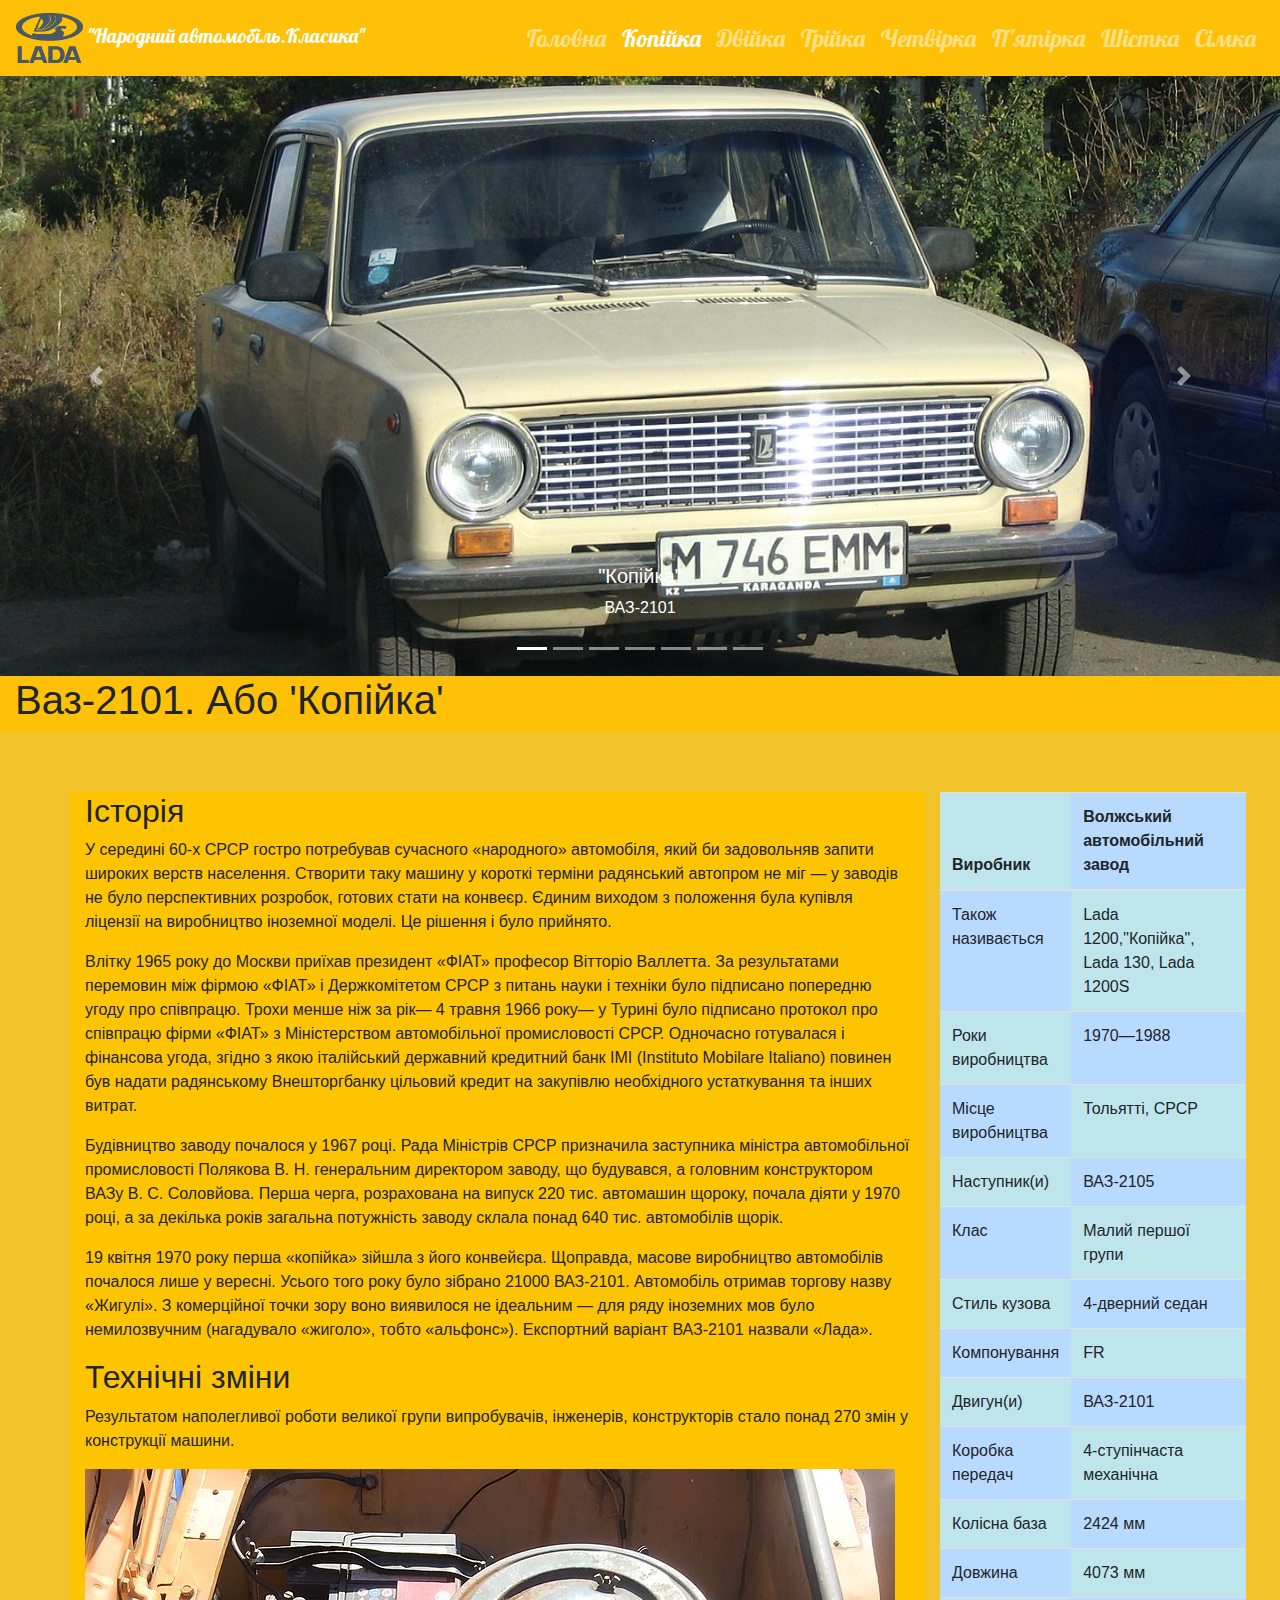
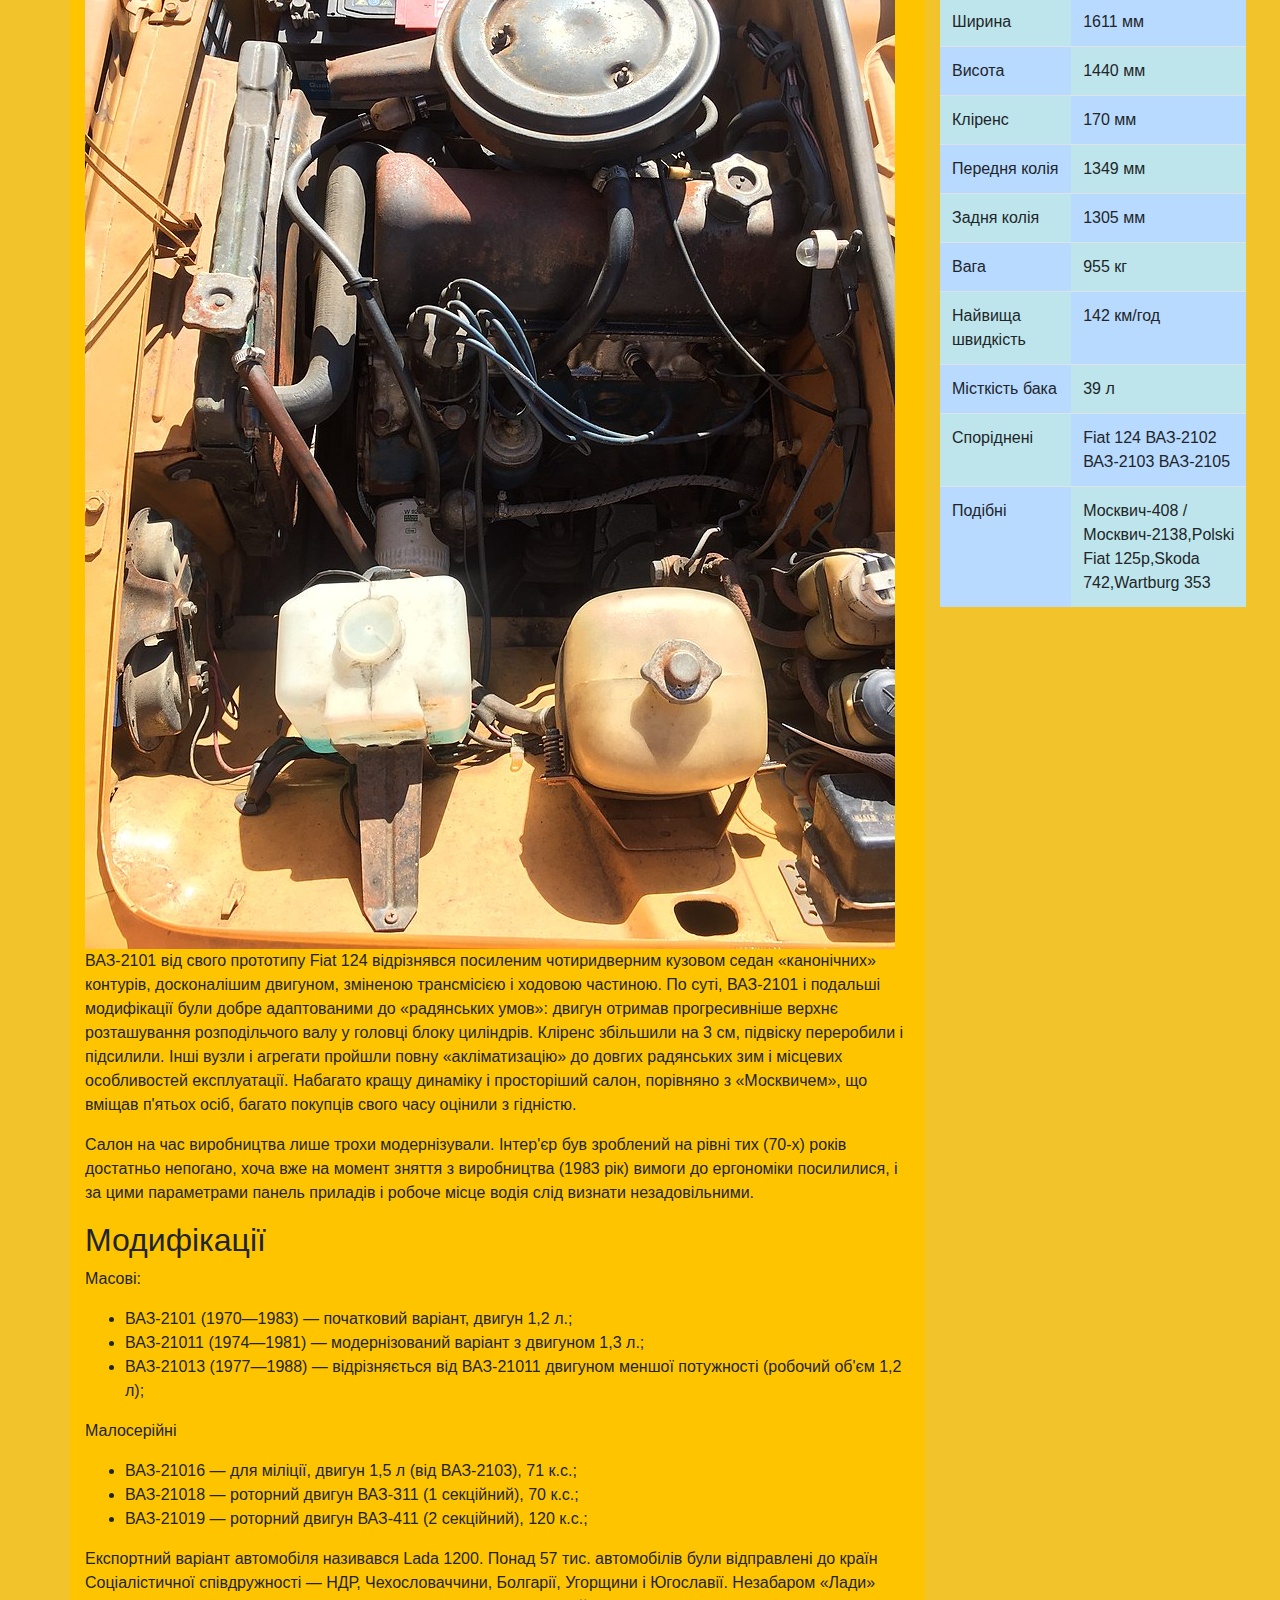
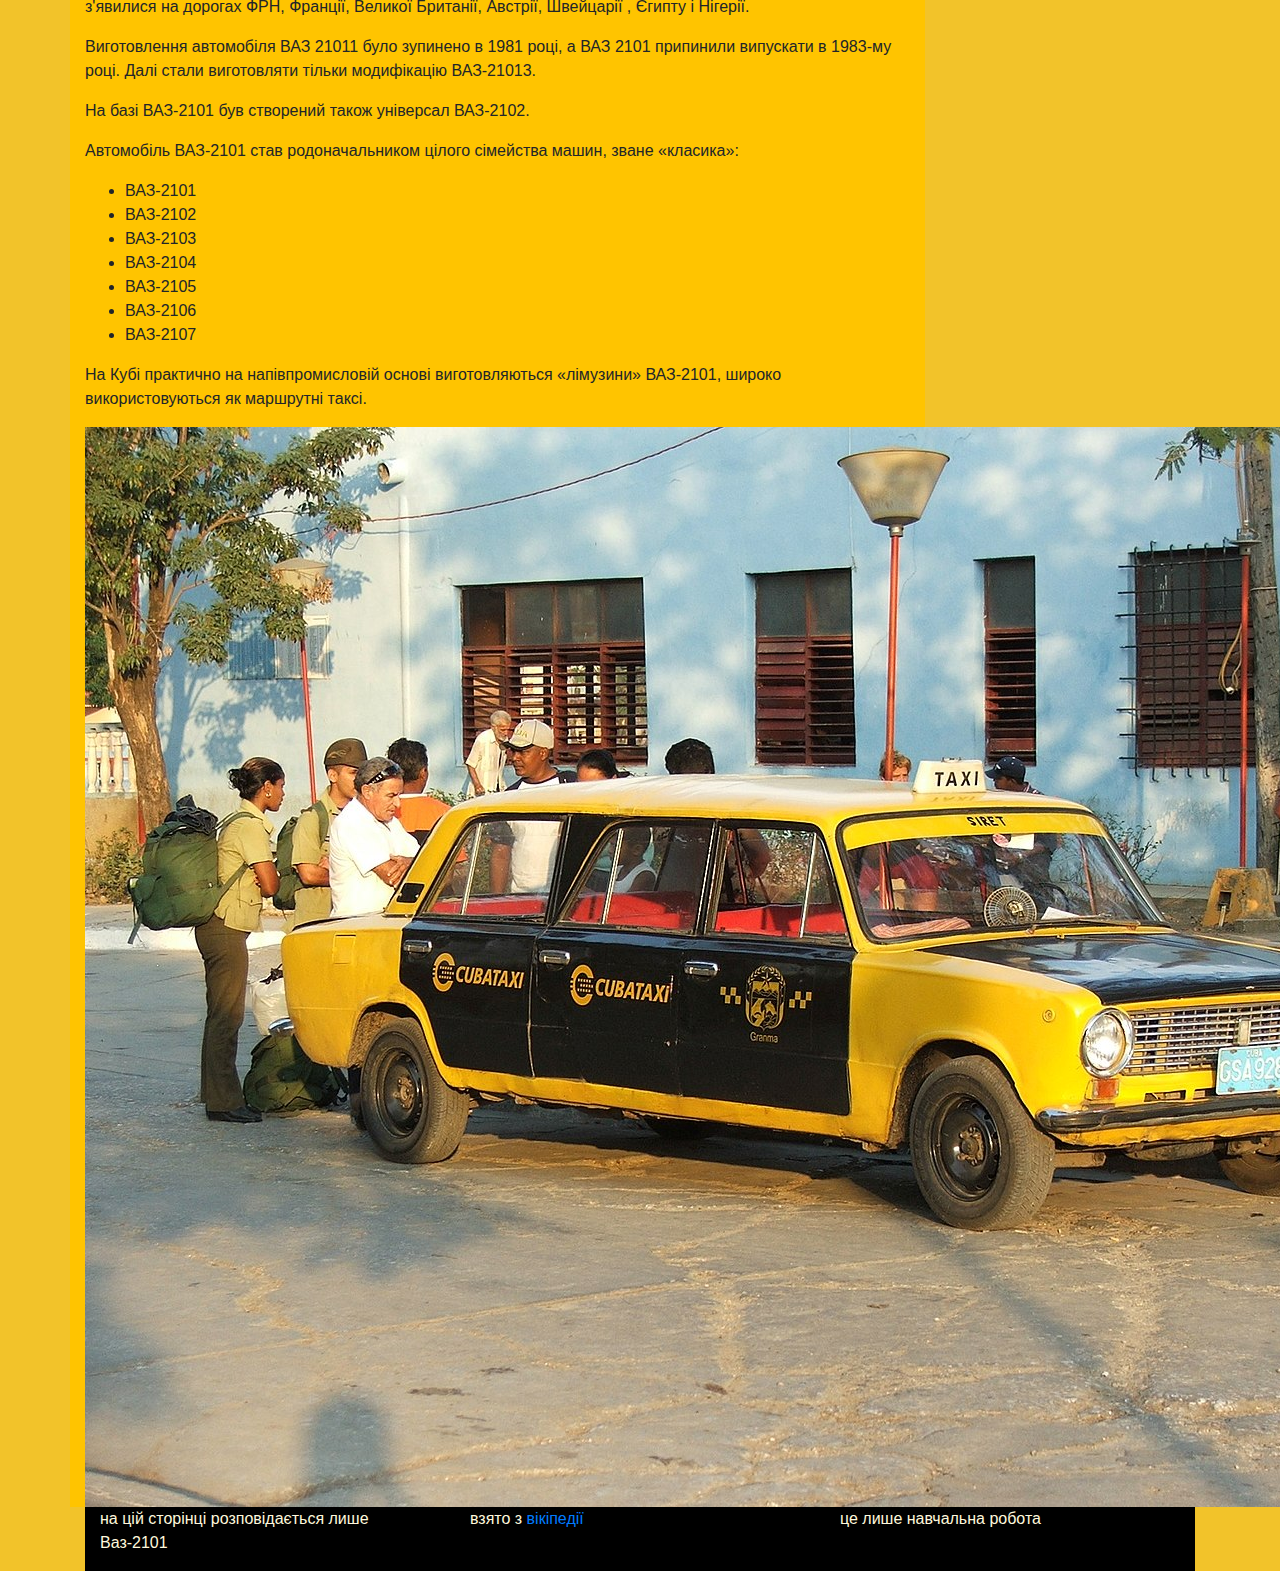
==== index-lada-2101.html @ 703ee2ca "v-3" ====
<!DOCTYPE html>
<html lang="en">
<head>
    <meta charset="UTF-8">
    <meta name="viewport" content="width=device-width, initial-scale=1.0">
    <link rel="stylesheet" href="https://stackpath.bootstrapcdn.com/bootstrap/4.4.1/css/bootstrap.min.css" integrity="sha384-Vkoo8x4CGsO3+Hhxv8T/Q5PaXtkKtu6ug5TOeNV6gBiFeWPGFN9MuhOf23Q9Ifjh" crossorigin="anonymous">
    <link href="https://fonts.googleapis.com/css2?family=Lobster&display=swap" rel="stylesheet">
    <link rel="apple-touch-icon" sizes="180x180" href="apple-touch-icon.png">
    <link rel="icon" type="image/png" sizes="32x32" href="favicon-32x32.png">
    <link rel="icon" type="image/png" sizes="16x16" href="favicon-16x16.png">
    <link rel="manifest" href="site.webmanifest">
    <link rel="mask-icon" href="safari-pinned-tab.svg" color="#5bbad5">
    <meta name="msapplication-TileColor" content="#ffc40d">
    <meta name="theme-color" content="#f8f8f8">


    <link rel="stylesheet" href="lada.css">
    <title>Жигуль "Копійка"</title>
</head>
<body>
    <nav class="navbar navbar-expand-lg navbar-dark bg-warning sticky-top"> 
        
        <a href="#" class="navbar-brand">
            <img src="lada-logo.png" height="50px" alt="">
            "Народний автомобіль.Класика"
        </a> 
        
        <button class="navbar-toggler bg-warning" type="button" data-toggle="collapse"
        data-target="#navbarNav" aria-controls="navbarNav"                 
        aria-expanded="false" aria-label="Toggle navigation">
            <span class="navbar-toggler-icon"></span> 
        </button> 
        
        
        <div class="collapse navbar-collapse justify-content-end" id="navbarNav"> 
            <ul class="navbar-nav">
                <li class="nav-item ">  
                    <a href="index.html" class="nav-link ">Головна</a> 
                </li>
                <li class="nav-item ">
                    <a href="" class="nav-link active">Копійка</a>
                </li>
                <li class="nav-item ">
                    <a href="index-lada-2102.html" class="nav-link">Двійка</a>
                </li>
                <li class="nav-item">
                    <a href="index-lada-2103.html" class="nav-link">Трійка</a>
                </li>
                <li class="nav-item">
                    <a href="index-lada-2104.html" class="nav-link">Четвірка</a>
                </li>
                <li class="nav-item">
                    <a href="index-lada-2105.html" class="nav-link">П'ятірка</a>
                </li>
                <li class="nav-item">
                    <a href="index-lada-2106.html" class="nav-link">Шістка</a>
                </li>
                <li class="nav-item">
                    <a href="index-lada-2107.html" class="nav-link">Сімка</a>
                </li>

            </ul> 
        </div></nav> 
    <div id="carouselExampleCaptions" class="carousel carousel-fade slide" data-ride="carousel">
        
        <ol class="carousel-indicators">
          <li data-target="#carouselExampleCaptions" data-slide-to="0" class="active"></li>
          <li data-target="#carouselExampleCaptions" data-slide-to="1"></li>
          <li data-target="#carouselExampleCaptions" data-slide-to="2"></li>
          <li data-target="#carouselExampleCaptions" data-slide-to="3"></li>
          <li data-target="#carouselExampleCaptions" data-slide-to="4"></li>
          <li data-target="#carouselExampleCaptions" data-slide-to="5"></li>
          <li data-target="#carouselExampleCaptions" data-slide-to="6"></li>
        </ol>
        <div class="carousel-inner ">
          <div class="carousel-item active" >
            <img src="lada_2101.jpg" class="d-block w-100" alt="...">
            <div class="carousel-caption d-none d-md-block">
              <h5>"Копійка"</h5>
              <p>ВАЗ-2101</p>
            </div>
          </div>
          <div class="carousel-item" >
            <img src="lada-2102.jpg" class="d-block w-100" alt="...">
            <div class="carousel-caption d-none d-md-block">
              <h5>"Двійка"</h5>
              <p>ВАЗ-2102</p>
            </div>
          </div>
          <div class="carousel-item" >
            <img src="Vaz_2103.jpg" class="d-block w-100" alt="...">
            <div class="carousel-caption d-none d-md-block">
              <h5>"Трійка"</h5>
              <p>ВАЗ-2103</p>
            </div>
          </div>
          <div class="carousel-item" >
            <img src="Lada_2104.jpg" class="d-block w-100" alt="...">
            <div class="carousel-caption d-none d-md-block">
              <h5>"Четвірка"</h5>
              <p>ВАЗ-2104</p>
            </div>
          </div>
          <div class="carousel-item" >
            <img src="vaz-2105.jpg" class="d-block w-100" alt="...">
            <div class="carousel-caption d-none d-md-block">
              <h5>"П'ятірка"</h5>
              <p>ВАЗ-2105</p>
            </div>
          </div>
          <div class="carousel-item" >
            <img src="vaz-2106.jpg" class="d-block w-100" alt="...">
            <div class="carousel-caption d-none d-md-block">
              <h5>"Шістка"</h5>
              <p>ВАЗ-2106</p>
            </div>
          </div>
          <div class="carousel-item" >
            <img src="vaz-2107.jpg" class="d-block w-100" alt="...">
            <div class="carousel-caption d-none d-md-block">
              <h5>"Сімка"</h5>
              <p>ВАЗ-2107</p>
            </div>
          </div>
        </div>
        <a class="carousel-control-prev" href="#carouselExampleCaptions" role="button" data-slide="prev">
          <span class="carousel-control-prev-icon" aria-hidden="true"></span>
          <span class="sr-only">Previous</span>
        </a>
        <a class="carousel-control-next" href="#carouselExampleCaptions" role="button" data-slide="next">
          <span class="carousel-control-next-icon" aria-hidden="true"></span>
          <span class="sr-only">Next</span>
        </a>

      </div>
      <div class="container-fluid">
          <div class="row">
              <div class="col bg-warning">
                <h1>Ваз-2101. Або 'Копійка'</h1>
              </div>
          </div>
      </div>
      <div class="container info">
          <div class="row">
              <div class="col-md-9 textsmall">
                <h2>Історія</h2>
                <p>У середині 60-х СРСР гостро потребував сучасного «народного» автомобіля, який би задовольняв запити широких верств населення. Створити таку машину у короткі терміни радянський автопром не міг — у заводів не було перспективних розробок, готових стати на конвеєр. Єдиним виходом з положення була купівля ліцензії на виробництво іноземної моделі. Це рішення і було прийнято.</p>
                <p>Влітку 1965 року до Москви приїхав президент «ФІАТ» професор Вітторіо Валлетта. За результатами перемовин між фірмою «ФІАТ» і Держкомітетом СРСР з питань науки і техніки було підписано попередню угоду про співпрацю. Трохи менше ніж за рік— 4 травня 1966 року— у Турині було підписано протокол про співпрацю фірми «ФІАТ» з Міністерством автомобільної промисловості СРСР. Одночасно готувалася і фінансова угода, згідно з якою італійський державний кредитний банк IMI (Instituto Mobilare Italiano) повинен був надати радянському Внешторгбанку цільовий кредит на закупівлю необхідного устаткування та інших витрат.</p>
                <p>Будівництво заводу почалося у 1967 році. Рада Міністрів СРСР призначила заступника міністра автомобільної промисловості Полякова В. Н. генеральним директором заводу, що будувався, а головним конструктором ВАЗу В. С. Соловйова. Перша черга, розрахована на випуск 220 тис. автомашин щороку, почала діяти у 1970 році, а за декілька років загальна потужність заводу склала понад 640 тис. автомобілів щорік.</p>
                <p>19 квітня 1970 року перша «копійка» зійшла з його конвейєра. Щоправда, масове виробництво автомобілів почалося лише у вересні. Усього того року було зібрано 21000 ВАЗ-2101. Автомобіль отримав торгову назву «Жигулі». З комерційної точки зору воно виявилося не ідеальним — для ряду іноземних мов було немилозвучним (нагадувало «жиголо», тобто «альфонс»). Експортний варіант ВАЗ-2101 назвали «Лада».</p>
                <h2>Технічні зміни</h2>
                <p>Результатом наполегливої роботи великої групи випробувачів, інженерів, конструкторів стало понад 270 змін у конструкції машини.</p>
                <img src="lada_2101_motor.jpg" alt="">
                <p>ВАЗ-2101 від свого прототипу Fiat 124 відрізнявся посиленим чотиридверним кузовом седан «канонічних» контурів, досконалішим двигуном, зміненою трансмісією і ходовою частиною. По суті, ВАЗ-2101 і подальші модифікації були добре адаптованими до «радянських умов»: двигун отримав прогресивніше верхнє розташування розподільчого валу у головці блоку циліндрів. Кліренс збільшили на 3 см, підвіску переробили і підсилили. Інші вузли і агрегати пройшли повну «акліматизацію» до довгих радянських зим і місцевих особливостей експлуатації. Набагато кращу динаміку і просторіший салон, порівняно з «Москвичем», що вміщав п'ятьох осіб, багато покупців свого часу оцінили з гідністю.</p>
                <p>Салон на час виробництва лише трохи модернізували. Інтер'єр був зроблений на рівні тих (70-х) років достатньо непогано, хоча вже на момент зняття з виробництва (1983 рік) вимоги до ергономіки посилилися, і за цими параметрами панель приладів і робоче місце водія слід визнати незадовільними.</p>
                <h2>Модифікації</h2>
                <p>Масові:</p>
                <ul>
                    <li>ВАЗ-2101 (1970—1983) — початковий варіант, двигун 1,2 л.;</li>
                    <li>ВАЗ-21011 (1974—1981) — модернізований варіант з двигуном 1,3 л.;</li>
                    <li>ВАЗ-21013 (1977—1988) — відрізняється від ВАЗ-21011 двигуном меншої потужності (робочий об'єм 1,2 л);</li>
                </ul>
                <p>Малосерійні</p>
                <ul>
                    <li>ВАЗ-21016 — для міліції, двигун 1,5 л (від ВАЗ-2103), 71 к.с.;</li>
                    <li>ВАЗ-21018 — роторний двигун ВАЗ-311 (1 секційний), 70 к.с.;</li>
                    <li>ВАЗ-21019 — роторний двигун ВАЗ-411 (2 секційний), 120 к.с.;</li>
                </ul>
                <p>Експортний варіант автомобіля називався Lada 1200. Понад 57 тис. автомобілів були відправлені до країн Соціалістичної співдружності — НДР, Чехословаччини, Болгарії, Угорщини і Югославії. Незабаром «Лади» з'явилися на дорогах ФРН, Франції, Великої Британії, Австрії, Швейцарії , Єгипту і Нігерії.</p>
                <p>Виготовлення автомобіля ВАЗ 21011 було зупинено в 1981 році, а ВАЗ 2101 припинили випускати в 1983-му році. Далі стали виготовляти тільки модифікацію ВАЗ-21013.</p>
                <p>На базі ВАЗ-2101 був створений також універсал ВАЗ-2102.</p>
                <p>Автомобіль ВАЗ-2101 став родоначальником цілого сімейства машин, зване «класика»:</p>
                    <ul>
                        <li>ВАЗ-2101</li>
                        <li>ВАЗ-2102</li>
                        <li>ВАЗ-2103</li>
                        <li>ВАЗ-2104</li>
                        <li>ВАЗ-2105</li>
                        <li>ВАЗ-2106</li>
                        <li>ВАЗ-2107</li>
                    </ul>
                <p>На Кубі практично на напівпромисловій основі виготовляються «лімузини» ВАЗ-2101, широко використовуються як маршрутні таксі.</p>
               <img src="lada_limuzin.jpg" alt="">

            </div>
              <div class="col-md-3">
                  <table class="table table-hover">
                      <caption></caption>
                      <thead>
                          <th class="table-info">Виробник</th>
                          <th class="table-primary">Волжський автомобільний завод</th>
                      </thead>
                      <tbody>
                          <tr>
                              <td class="table-primary">Також називається</td>
                              <td class="table-info">Lada 1200,"Копійка", Lada 130, Lada 1200S
                                </td>
                          </tr>
                          <tr>
                              <td class="table-info">Роки виробництва</td>
                              <td class="table-primary">1970—1988</td>
                          </tr>
                          <tr>
                              <td class="table-primary">Місце виробництва</td>
                              <td class="table-info">Тольятті, СРСР</td>
                          </tr>
                          <tr>
                              <td class="table-info">Наступник(и)</td>
                              <td class="table-primary">ВАЗ-2105</td>
                          </tr>
                          <tr>
                              <td class="table-primary">Клас</td>
                              <td class="table-info">Малий першої групи</td>
                          </tr>
                          <tr>
                              <td class="table-info">Стиль кузова</td>
                              <td class="table-primary">4-дверний седан</td>
                          </tr>
                          <tr>
                              <td class="table-primary">Компонування</td>
                              <td class="table-info">	FR</td>
                          </tr>
                          <tr>
                              <td class="table-info">Двигун(и)</td>
                              <td class="table-primary">ВАЗ-2101</td>
                          </tr>
                          <tr>
                              <td class="table-primary">Коробка передач</td>
                              <td class="table-info">4-ступінчаста механічна</td>
                          </tr>
                          <tr>
                              <td class="table-info">Колісна база</td>
                              <td class="table-primary">2424 мм</td>
                          </tr>
                          <tr>
                              <td class="table-primary">Довжина	
                                	
                                </td>
                              <td class="table-info">4073 мм</td>
                          </tr>
                          <tr>
                              <td class="table-info">Ширина</td>
                              <td class="table-primary">1611 мм</td>
                          </tr>
                          <tr>
                              <td class="table-primary">Висота</td>
                              <td class="table-info">1440 мм</td>
                          </tr>
                          <tr>
                              <td class="table-info">Кліренс</td>
                              <td class="table-primary">170 мм</td>
                          </tr>
                          <tr>
                            <td class="table-primary">Передня колія</td>
                            <td class="table-info">1349 мм</td>
                          </tr>
                          <tr>
                            <td class="table-info">Задня колія</td>
                            <td class="table-primary">1305 мм</td>
                          </tr>
                          <tr>
                            <td class="table-primary">Вага</td>
                            <td class="table-info">955 кг</td>
                          </tr>
                          <tr>
                            <td class="table-info">Найвища швидкість</td>
                            <td class="table-primary">142 км/год</td>
                          </tr>
                          <tr>
                            <td class="table-primary">Місткість бака</td>
                            <td class="table-info">39 л</td>
                          </tr>
                          <tr>
                            <td class="table-info">Споріднені</td>
                            <td class="table-primary">Fiat 124 ВАЗ-2102 ВАЗ-2103 ВАЗ-2105</td>
                          </tr>
                          <tr>
                            <td class="table-primary">Подібні</td>
                            <td class="table-info">Москвич-408 / Москвич-2138,Polski Fiat 125p,Skoda 742,Wartburg 353</td>
                          </tr>
                      </tbody>

                  </table>

              </div>
          </div>
    <div class="container-fluid end">
        <div class="row">
            <div class="col-md-4"> <p>на цій сторінці розповідається лише Ваз-2101</p>
            </div>
            <div class="col-md-4">
                <p>взято з  <a href="https://uk.wikipedia.org/wiki/%D0%92%D0%90%D0%97-2101">вікіпедії</a></p>
            </div>
            <div class="col-md-4">
                це лише навчальна робота
            </div>
        </div>
    </div>


















    
</body>
<script src="https://code.jquery.com/jquery-3.4.1.slim.min.js" integrity="sha384-J6qa4849blE2+poT4WnyKhv5vZF5SrPo0iEjwBvKU7imGFAV0wwj1yYfoRSJoZ+n" crossorigin="anonymous"></script>
<script src="https://cdn.jsdelivr.net/npm/popper.js@1.16.0/dist/umd/popper.min.js" integrity="sha384-Q6E9RHvbIyZFJoft+2mJbHaEWldlvI9IOYy5n3zV9zzTtmI3UksdQRVvoxMfooAo" crossorigin="anonymous"></script>
<script src="https://stackpath.bootstrapcdn.com/bootstrap/4.4.1/js/bootstrap.min.js" integrity="sha384-wfSDF2E50Y2D1uUdj0O3uMBJnjuUD4Ih7YwaYd1iqfktj0Uod8GCExl3Og8ifwB6" crossorigin="anonymous"></script>
</html>
---- lada.css ----
@media only screen and (min-width: 668px){
    .carousel-item{
        max-height: 600px;
    }
}
nav{
    
    font-family: 'Lobster', cursive;
    font-size: 1.5rem;
}
.text{
    font-size: 1.3rem;
    background-color: rgb(255, 196, 0);
}
.textsmall{
    font-size: 1rem;
    background-color: rgb(255, 196, 0);
}
body{
    background-color: rgba(240, 187, 12, 0.877);
}
.info{
    padding-top: 60px;

}
.end{
    background-color: black;
    color: cornsilk;
}
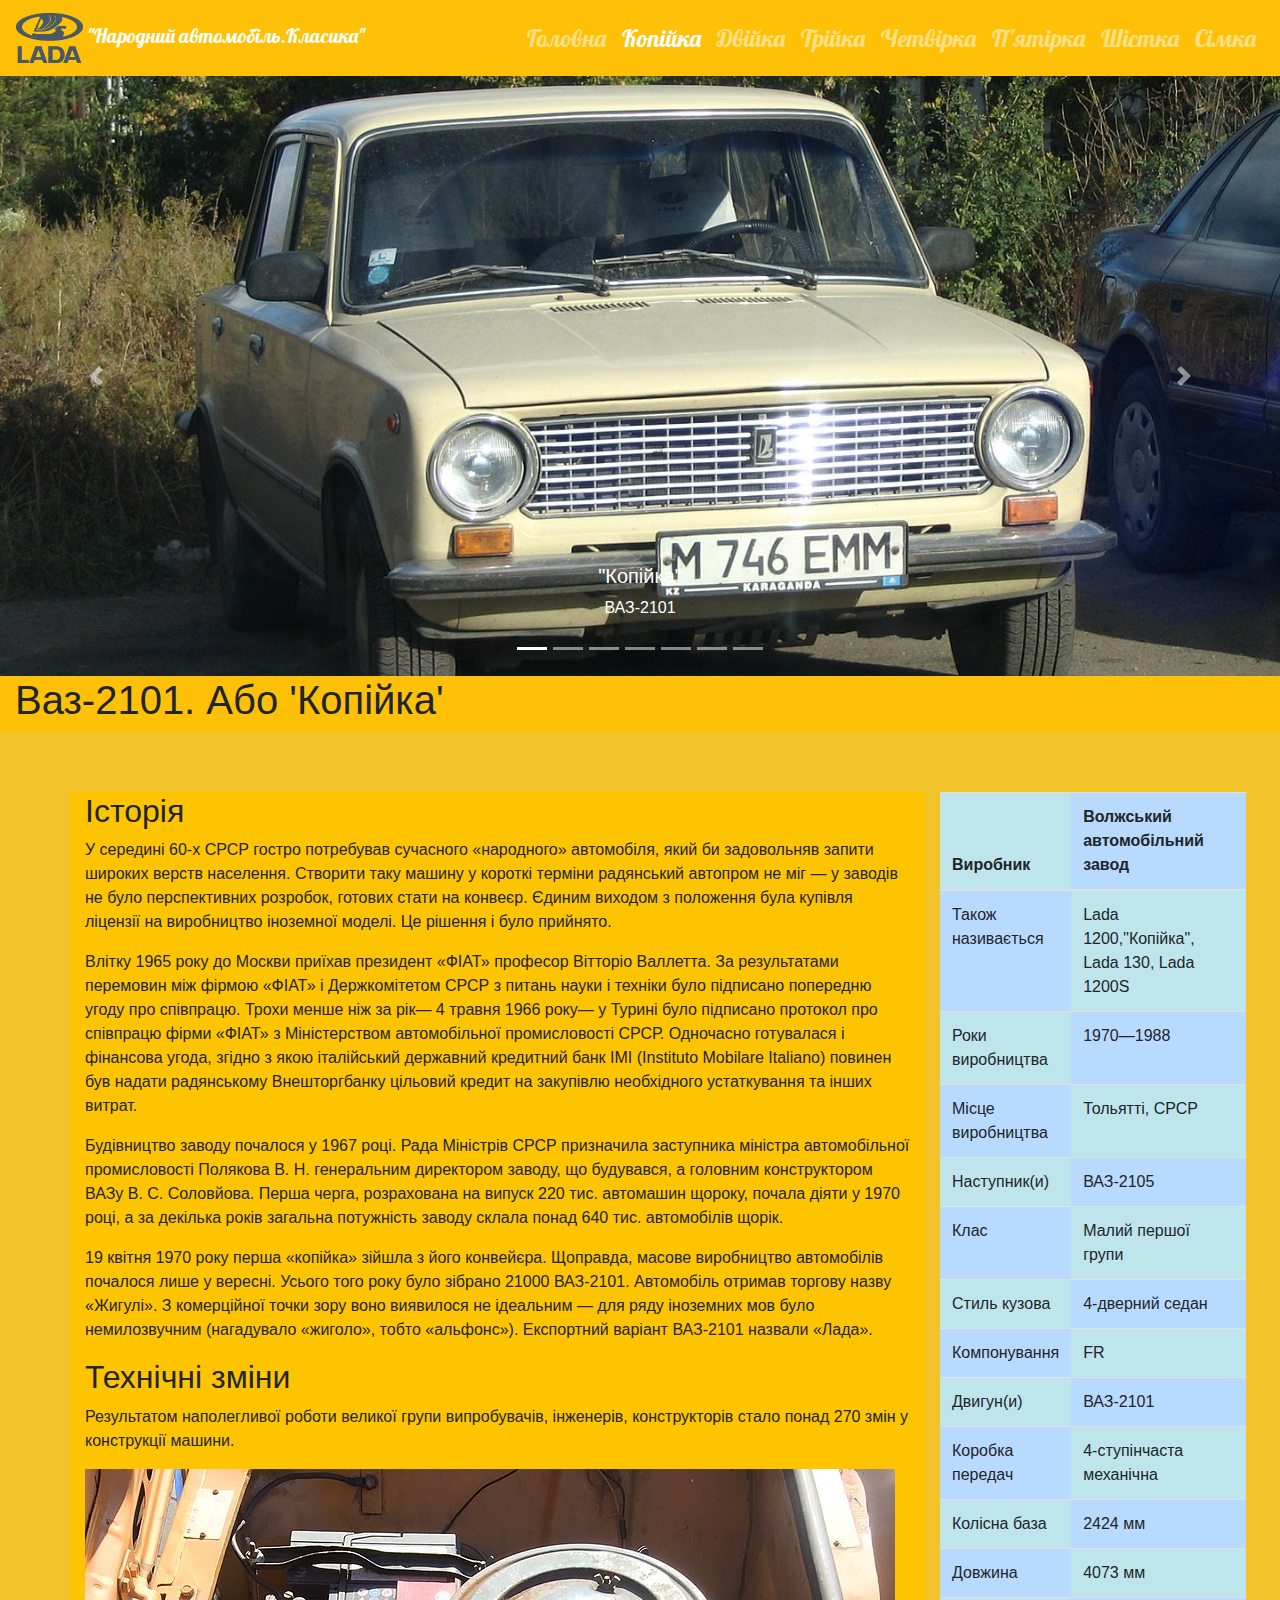
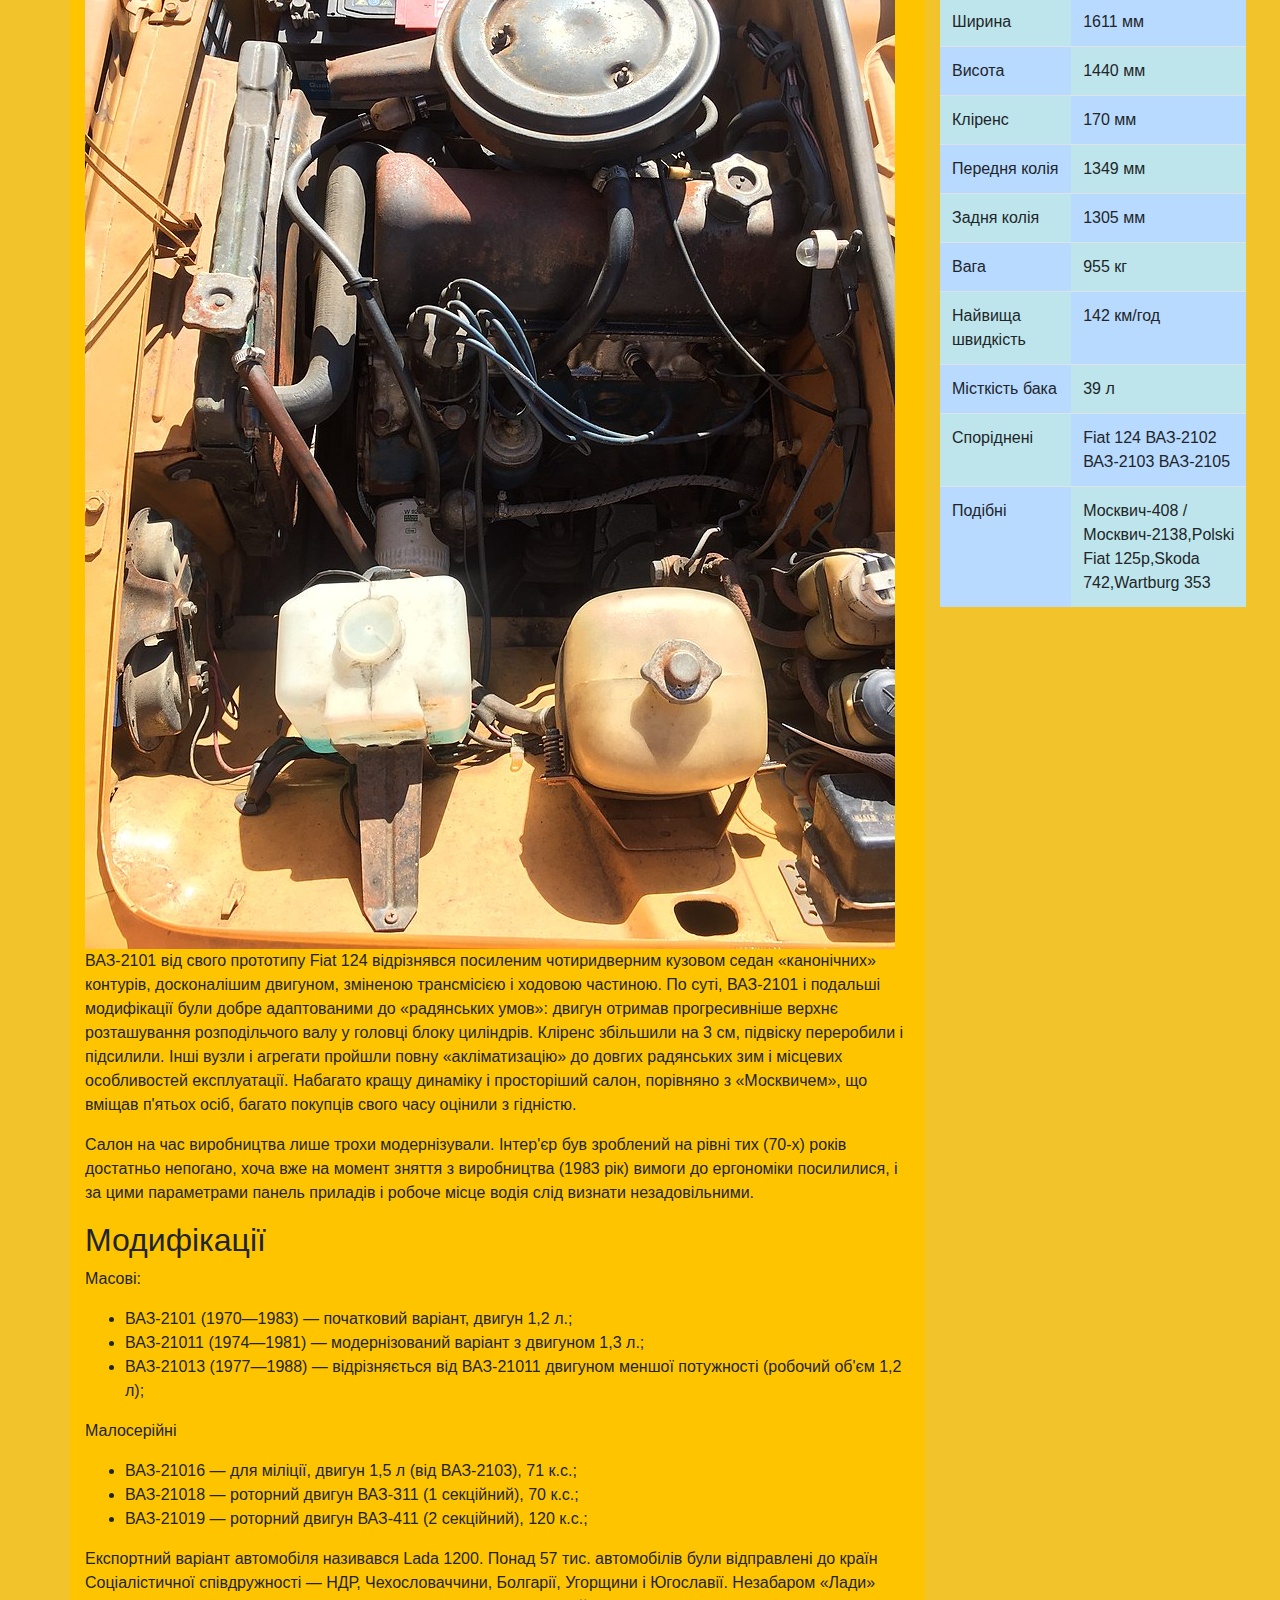
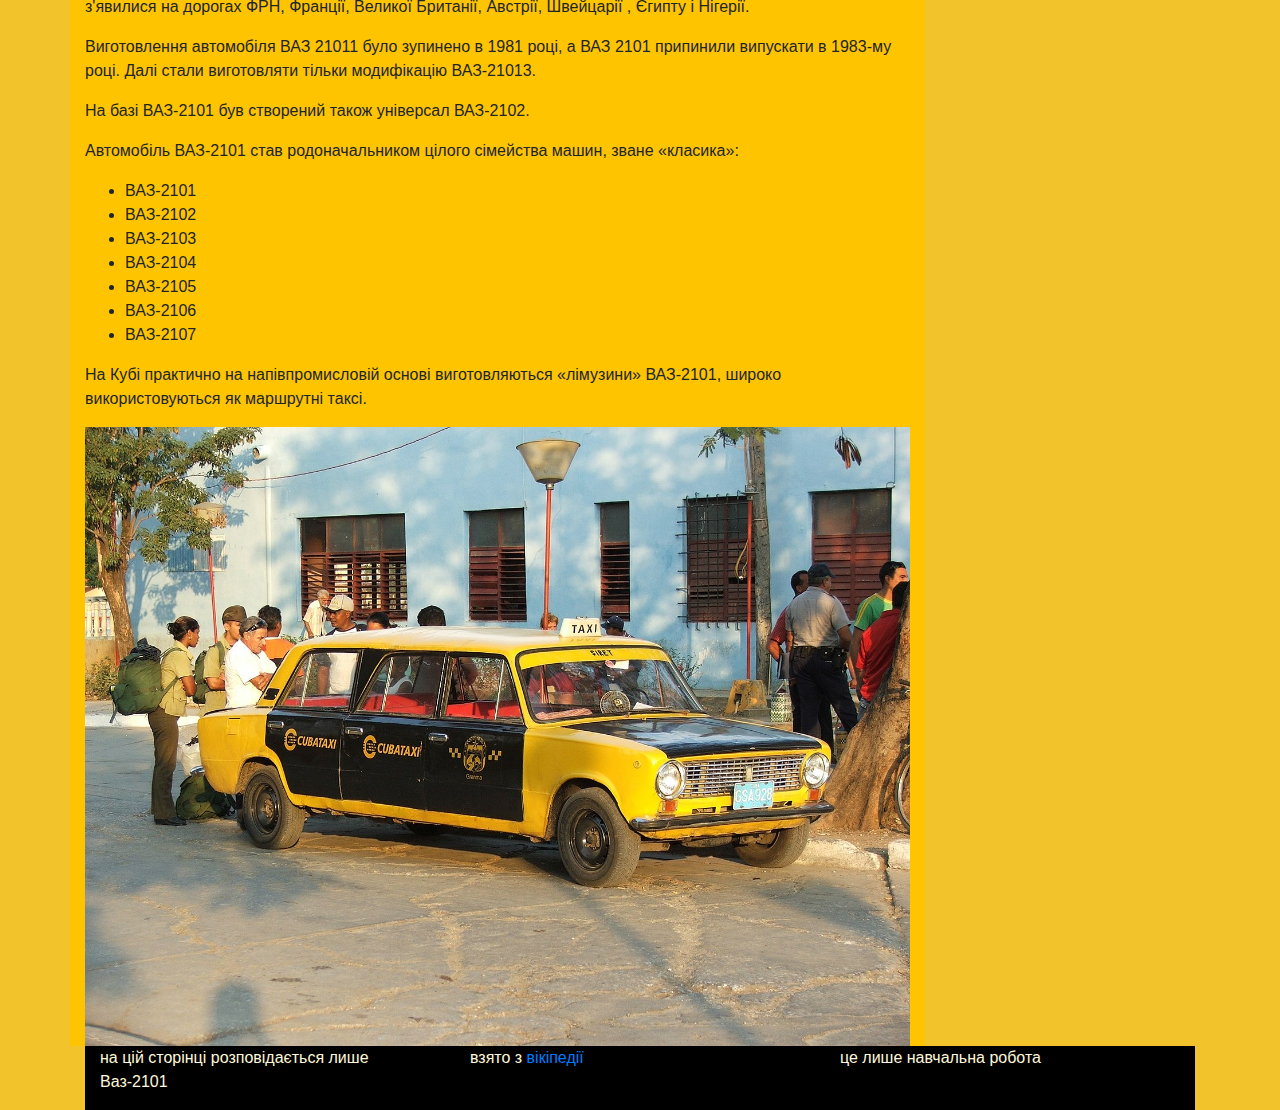
==== commit 48ca1de7: "v-3" ====
--- a/index-lada-2101.html
+++ b/index-lada-2101.html
@@ -180,7 +180,7 @@
                         <li>ВАЗ-2107</li>
                     </ul>
                 <p>На Кубі практично на напівпромисловій основі виготовляються «лімузини» ВАЗ-2101, широко використовуються як маршрутні таксі.</p>
-               <img src="lada_limuzin.jpg" alt="">
+               <img src="lada_limuzin.jpg" class="img-fluid" alt="">
 
             </div>
               <div class="col-md-3">
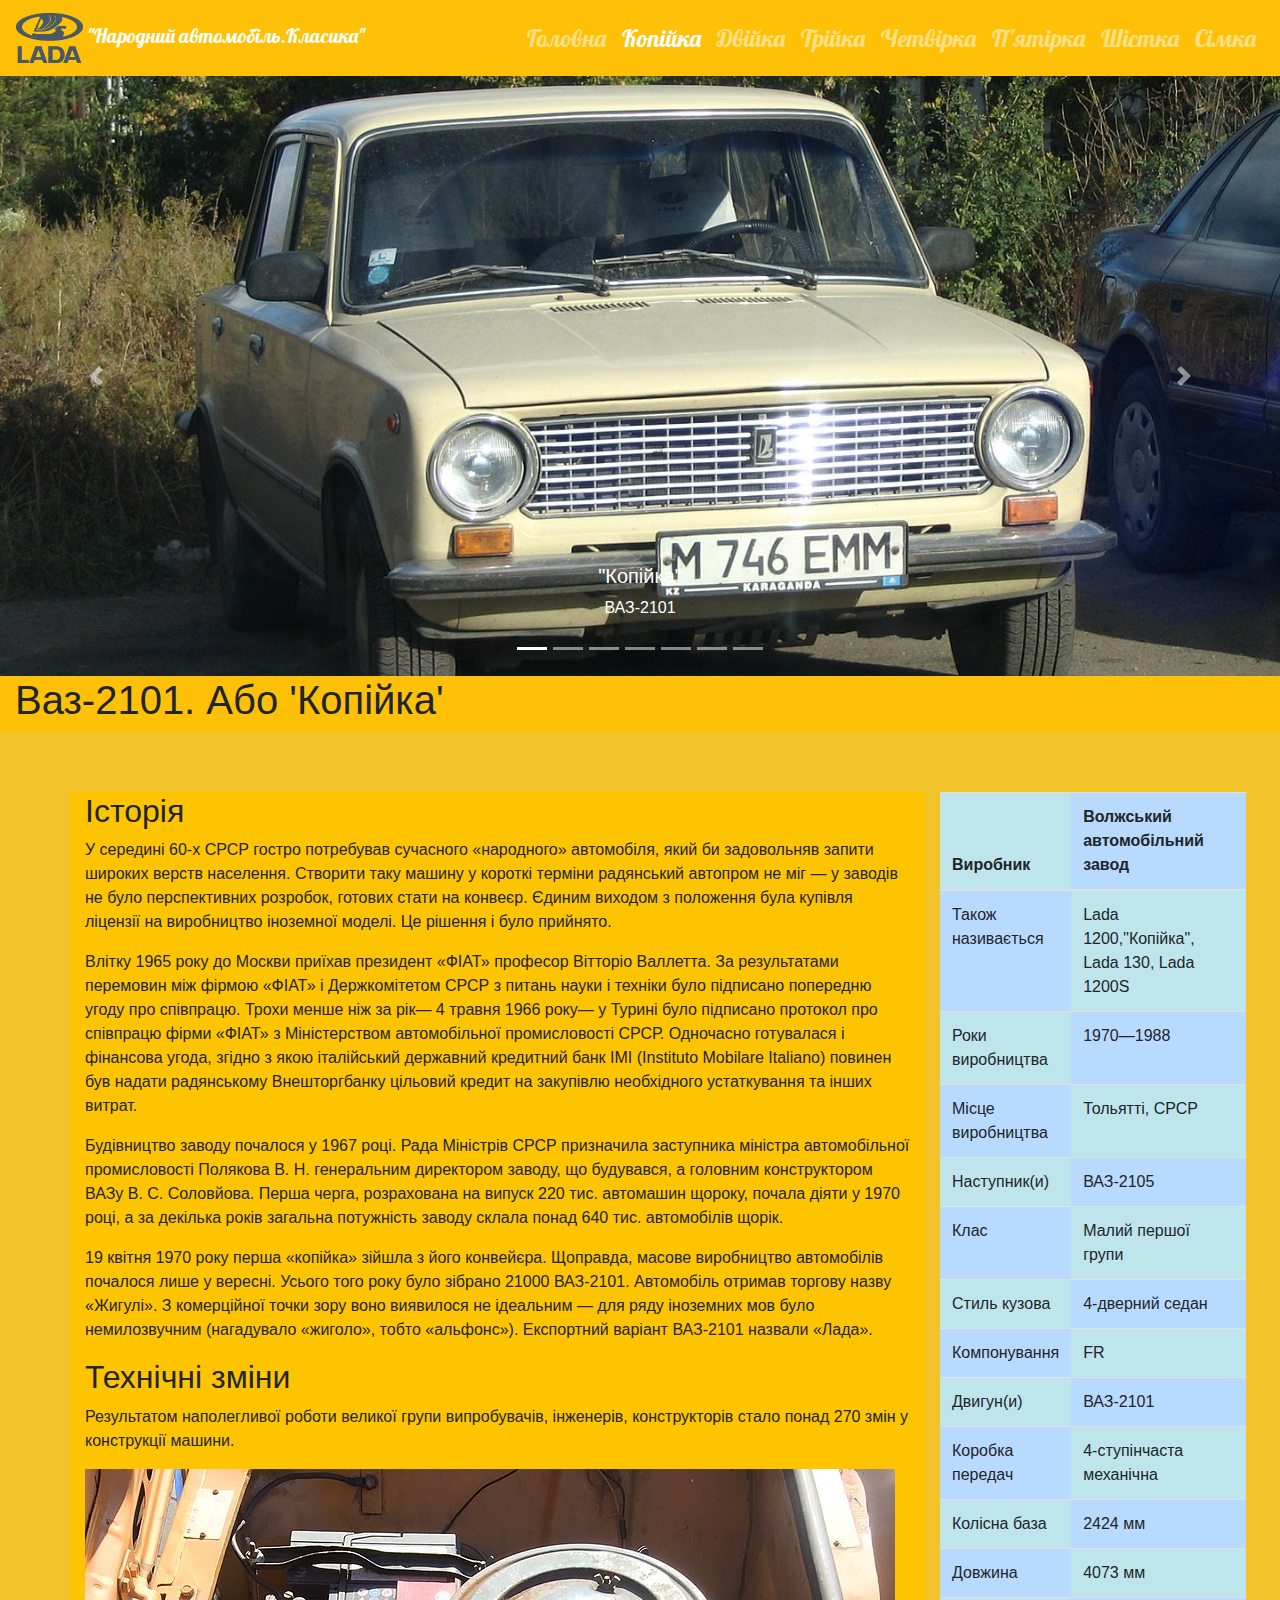
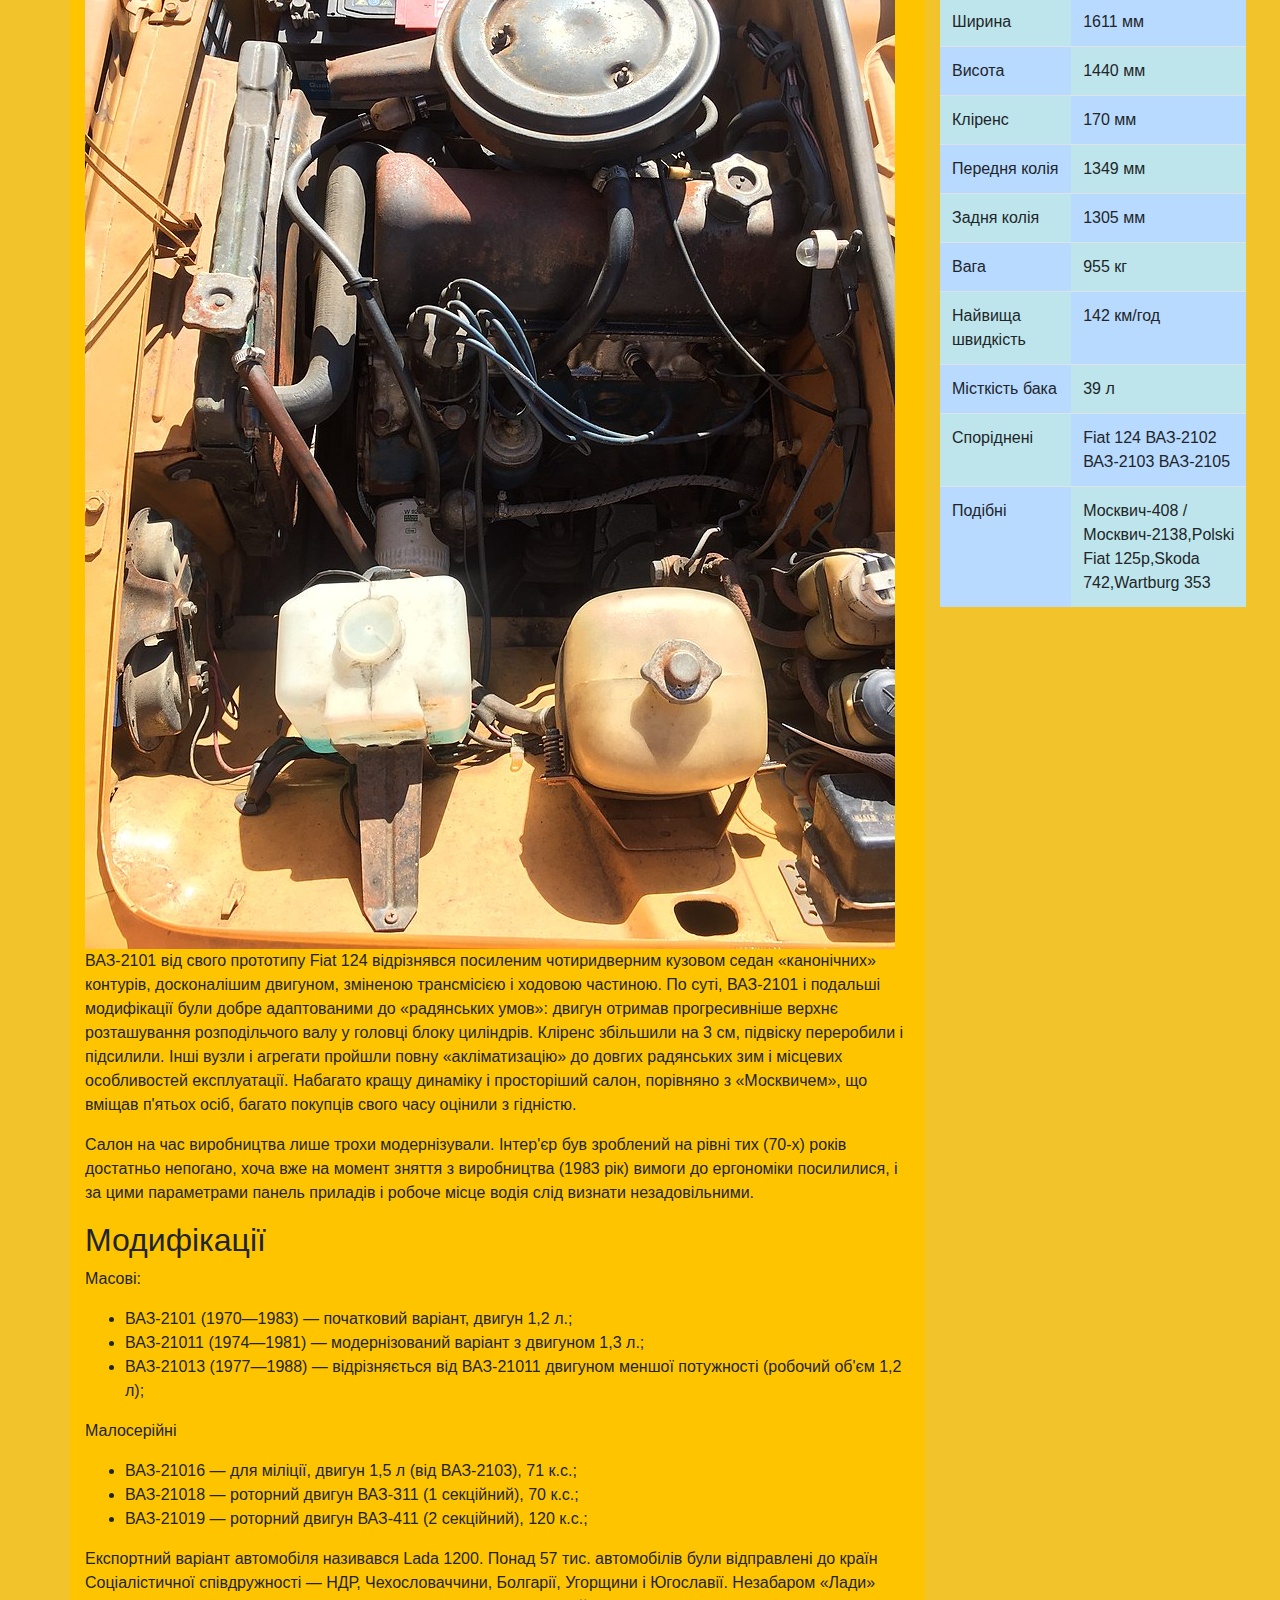
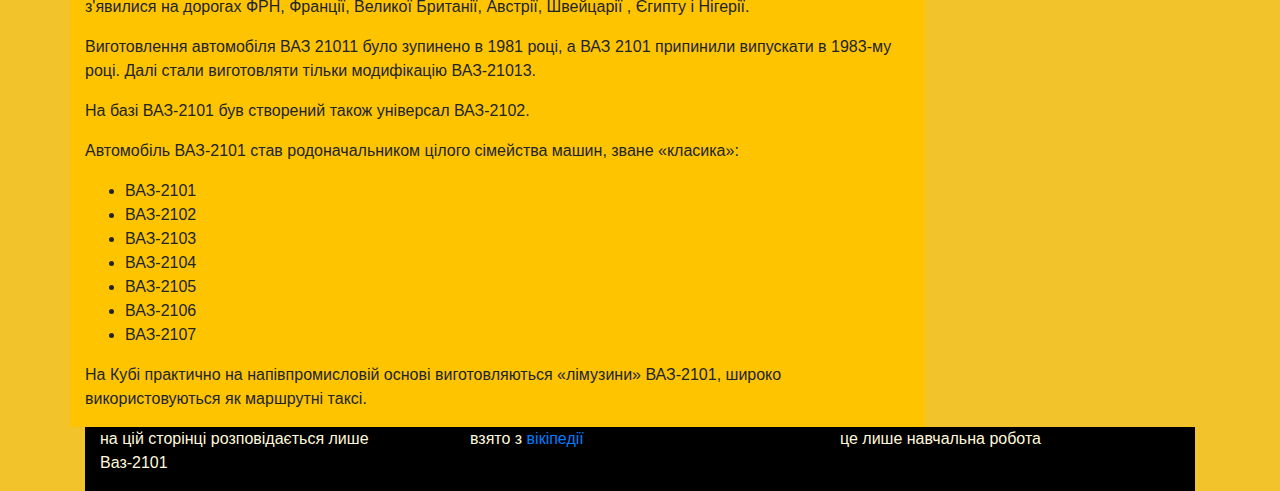
==== commit 97df00d3: "v-3" ====
--- a/index-lada-2101.html
+++ b/index-lada-2101.html
@@ -180,7 +180,7 @@
                         <li>ВАЗ-2107</li>
                     </ul>
                 <p>На Кубі практично на напівпромисловій основі виготовляються «лімузини» ВАЗ-2101, широко використовуються як маршрутні таксі.</p>
-               <img src="lada_limuzin.jpg" class="img-fluid" alt="">
+               
 
             </div>
               <div class="col-md-3">
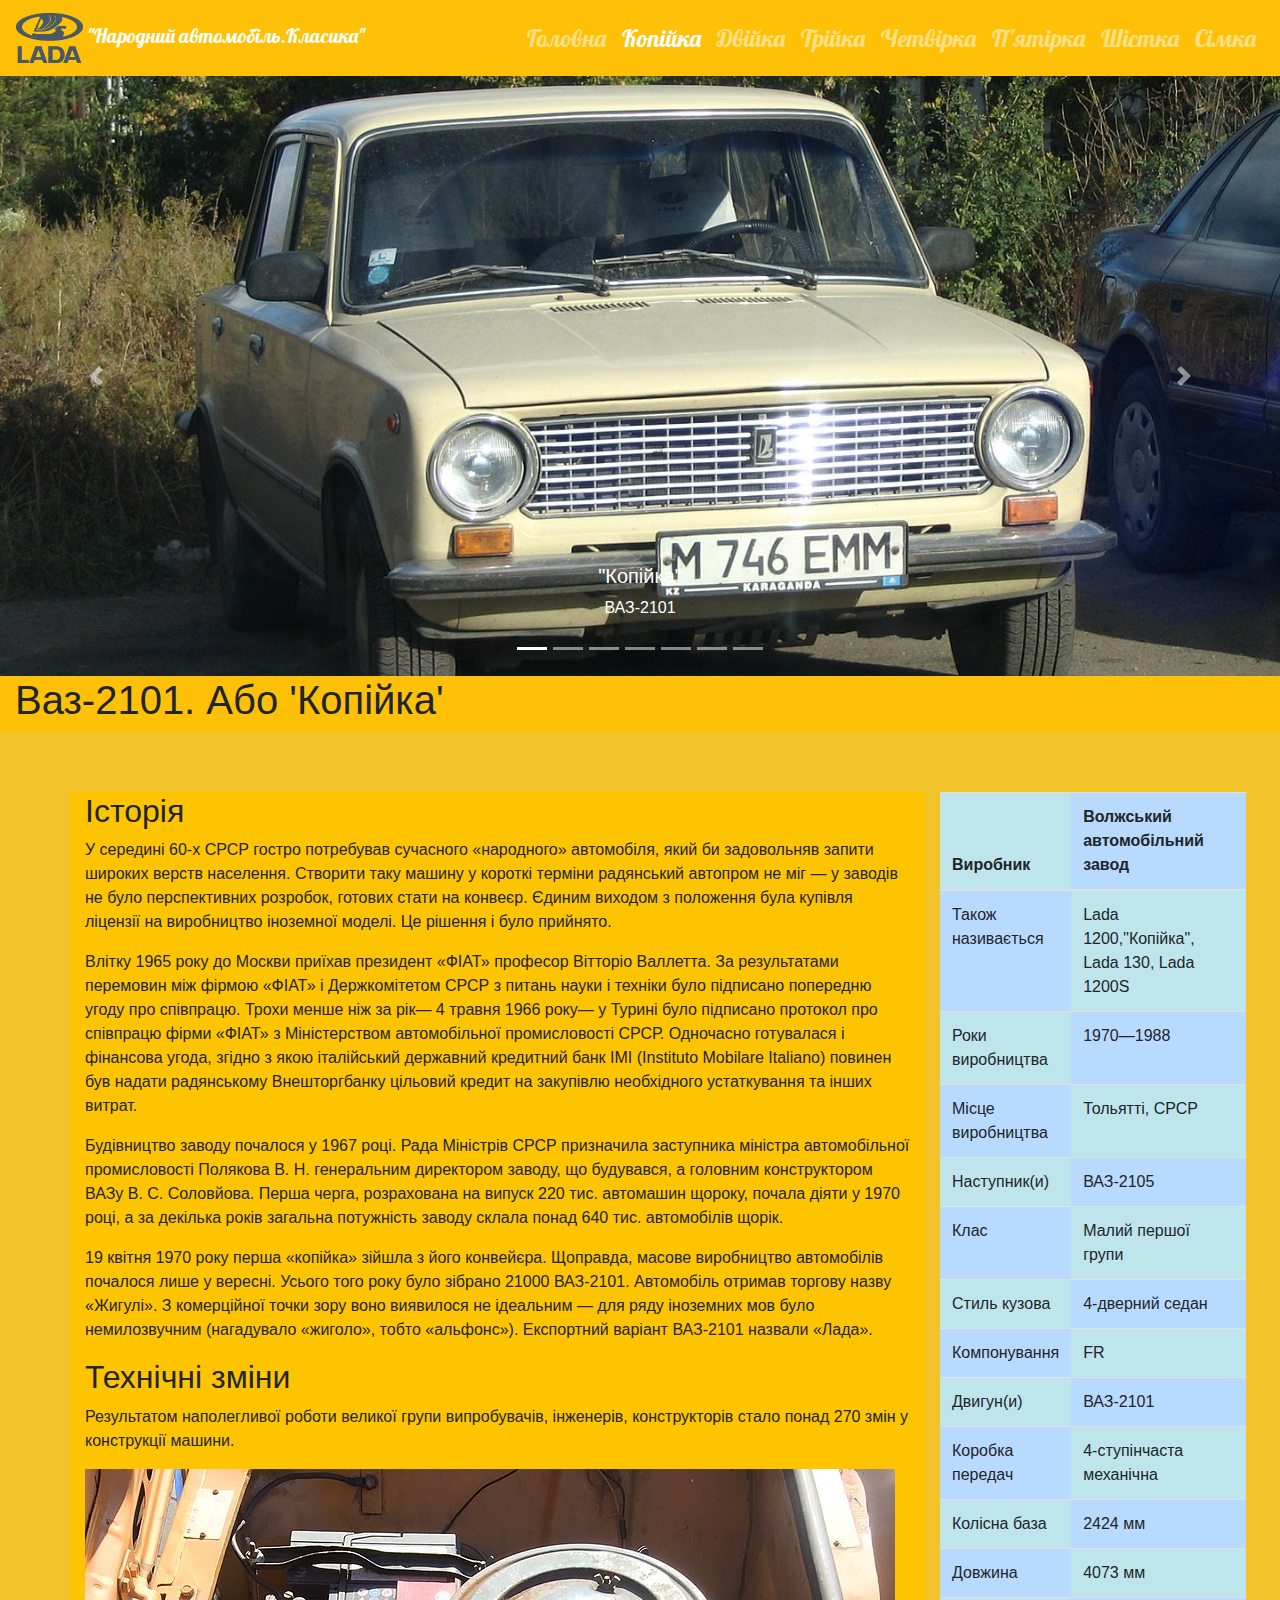
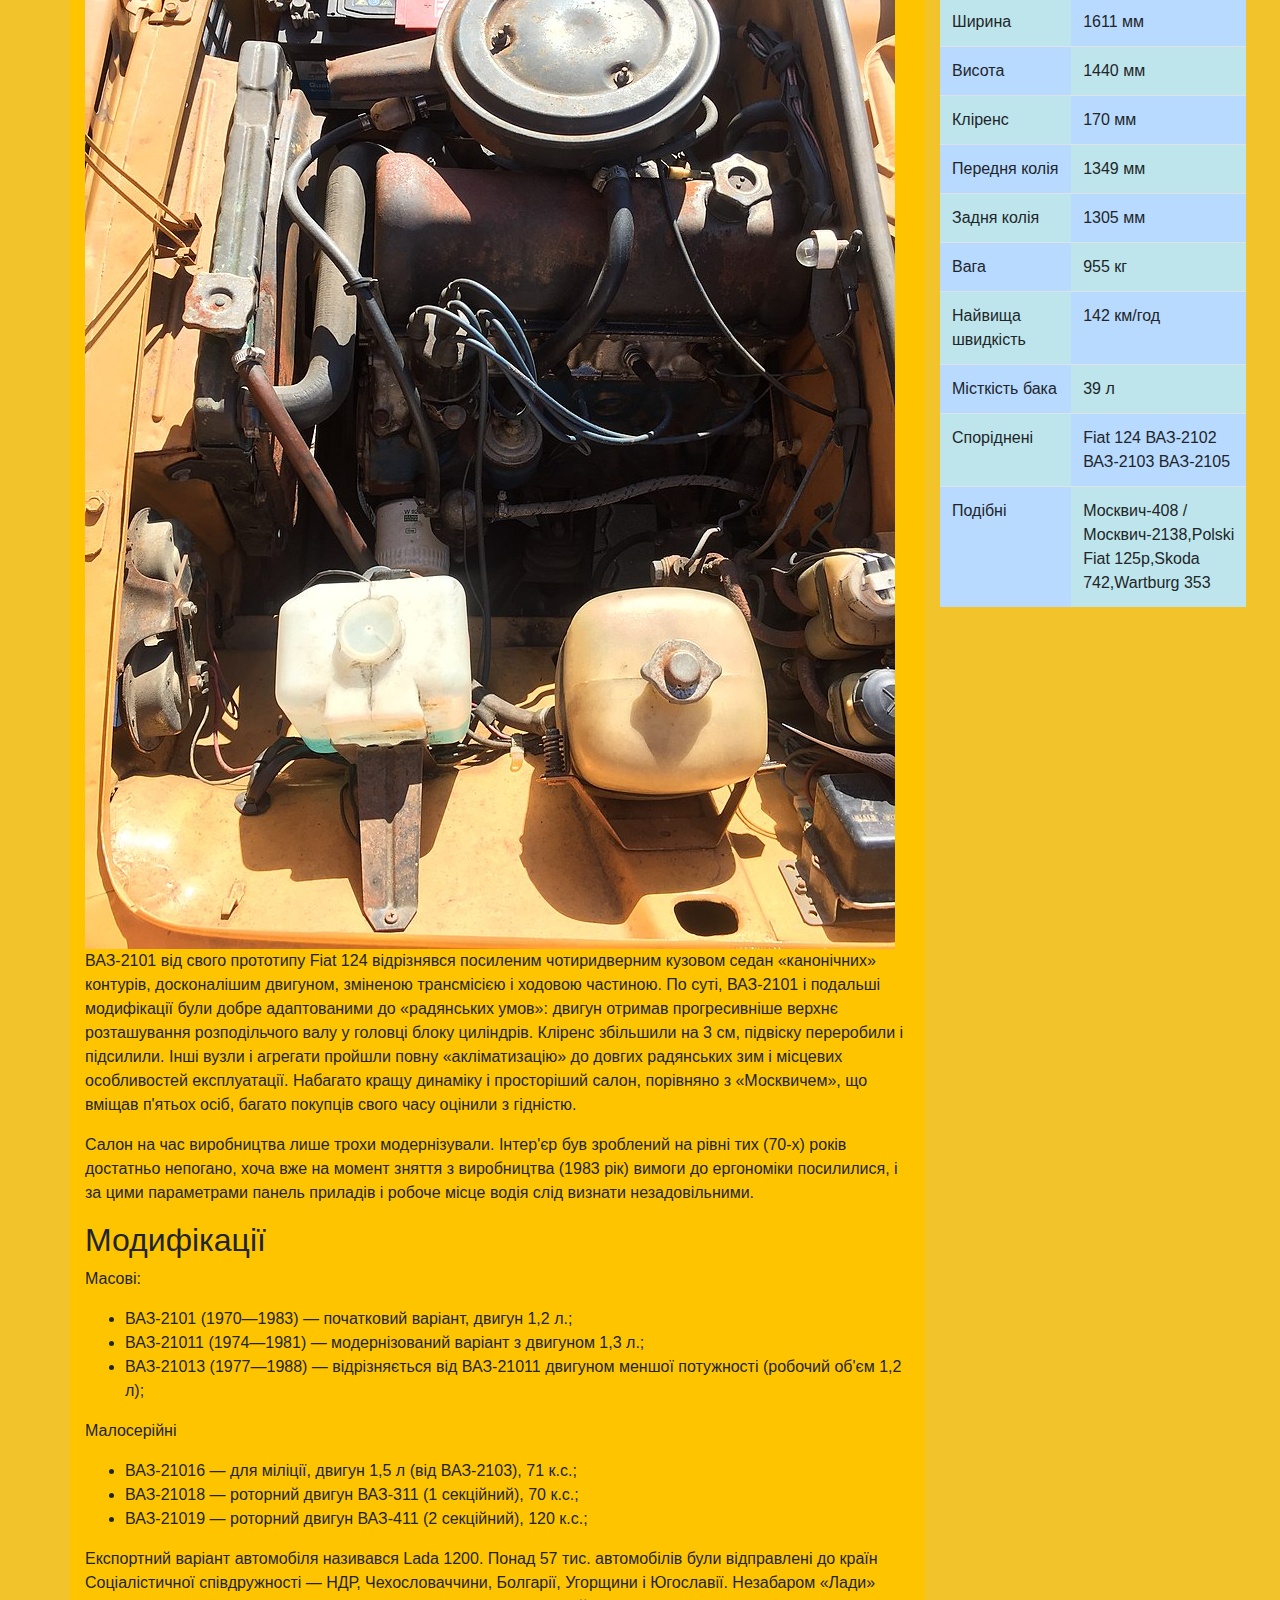
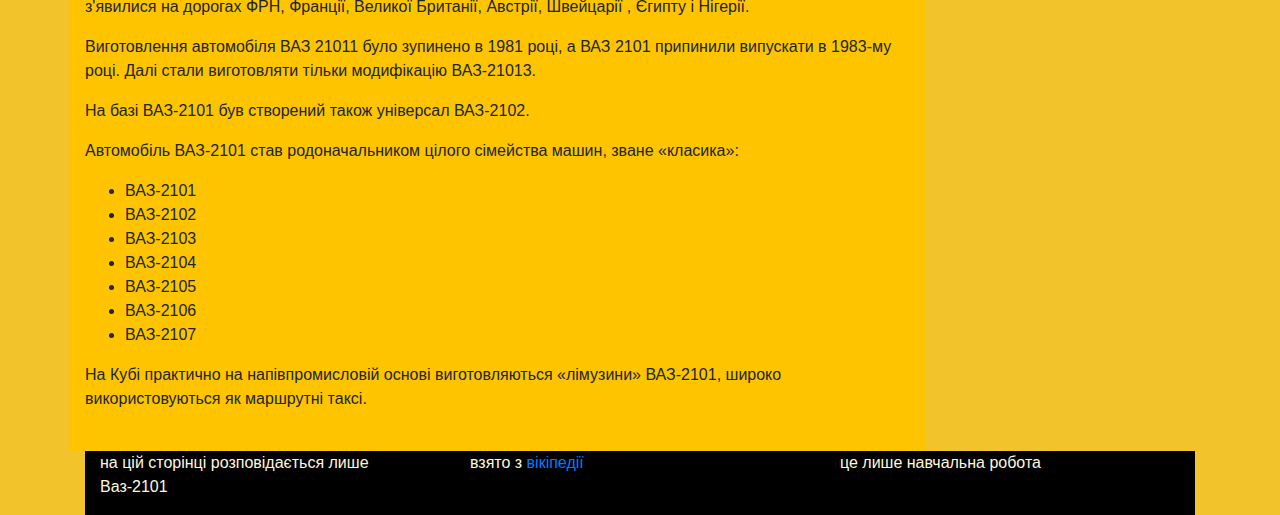
==== commit 7c3bed91: "v-3" ====
--- a/index-lada-2101.html
+++ b/index-lada-2101.html
@@ -180,7 +180,7 @@
                         <li>ВАЗ-2107</li>
                     </ul>
                 <p>На Кубі практично на напівпромисловій основі виготовляються «лімузини» ВАЗ-2101, широко використовуються як маршрутні таксі.</p>
-               
+               <img src="lada-limuzin.jpg" class="img-fluid" alt="">
 
             </div>
               <div class="col-md-3">
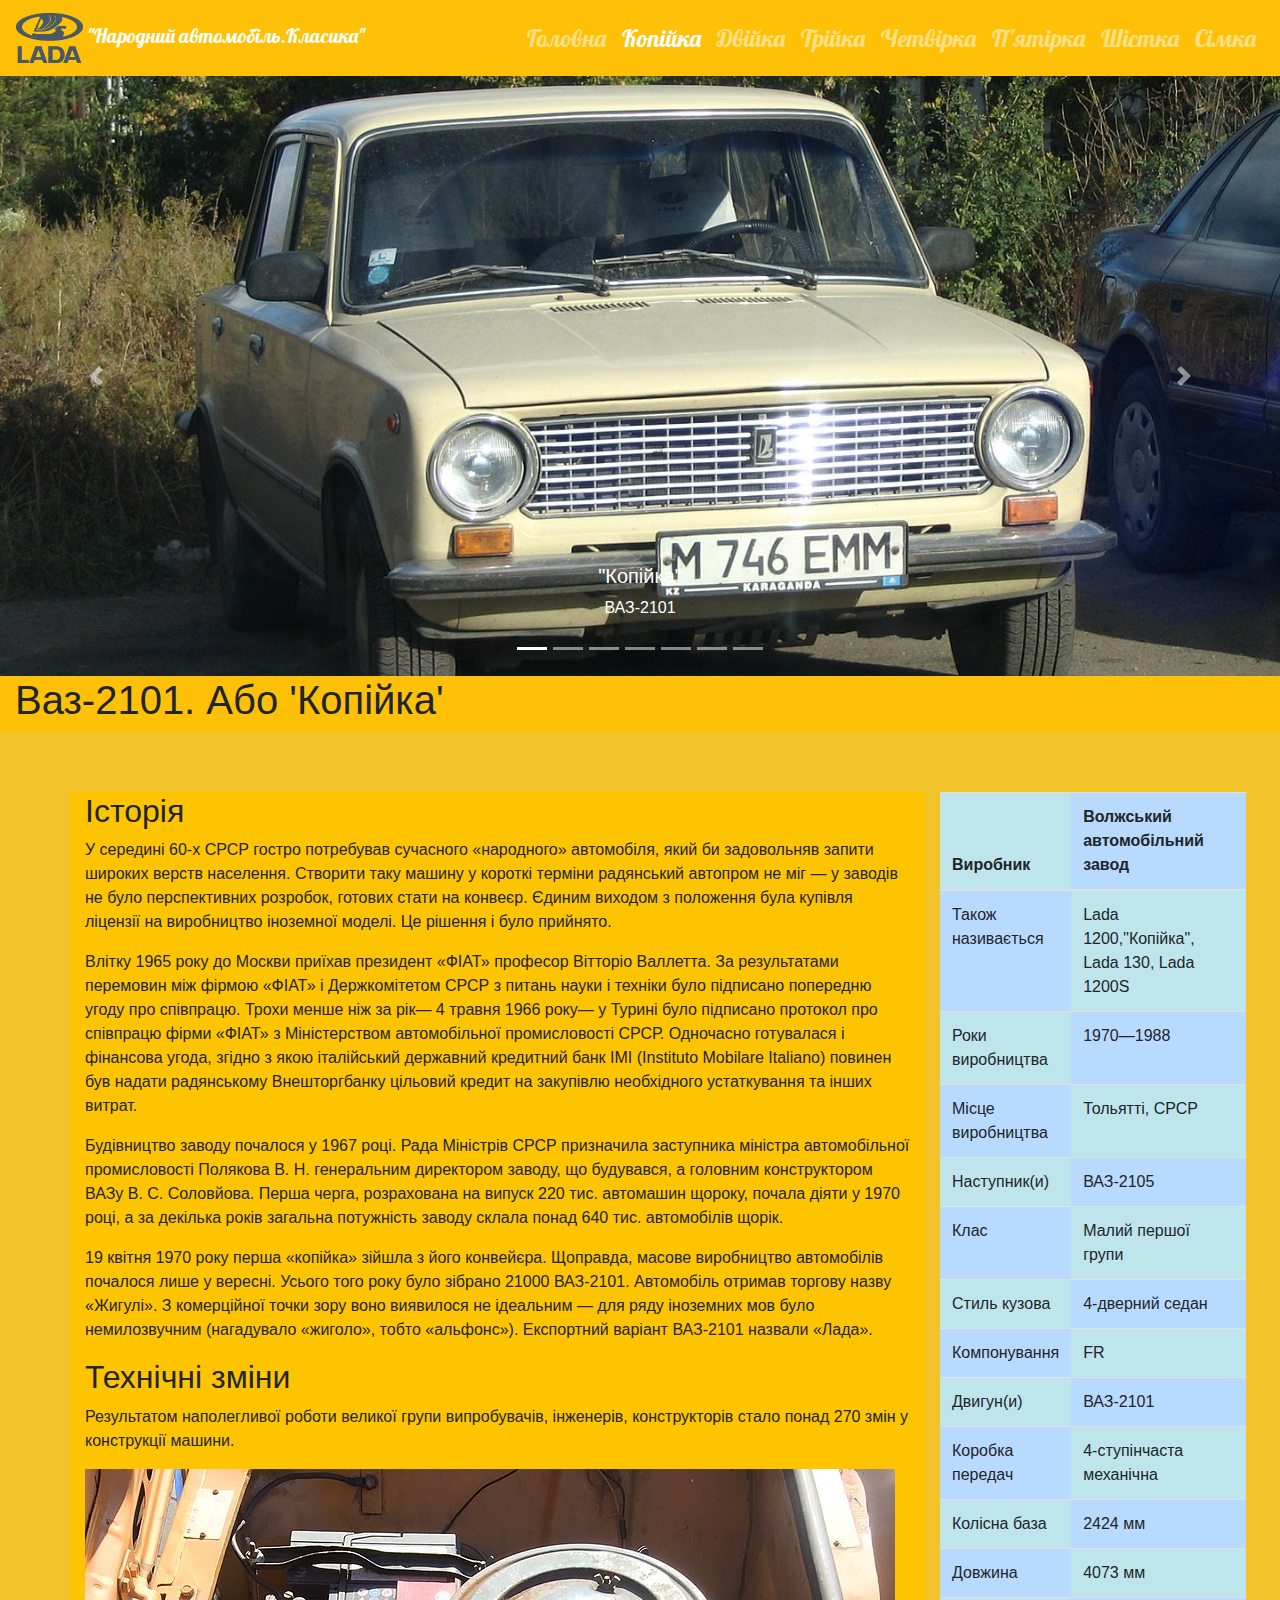
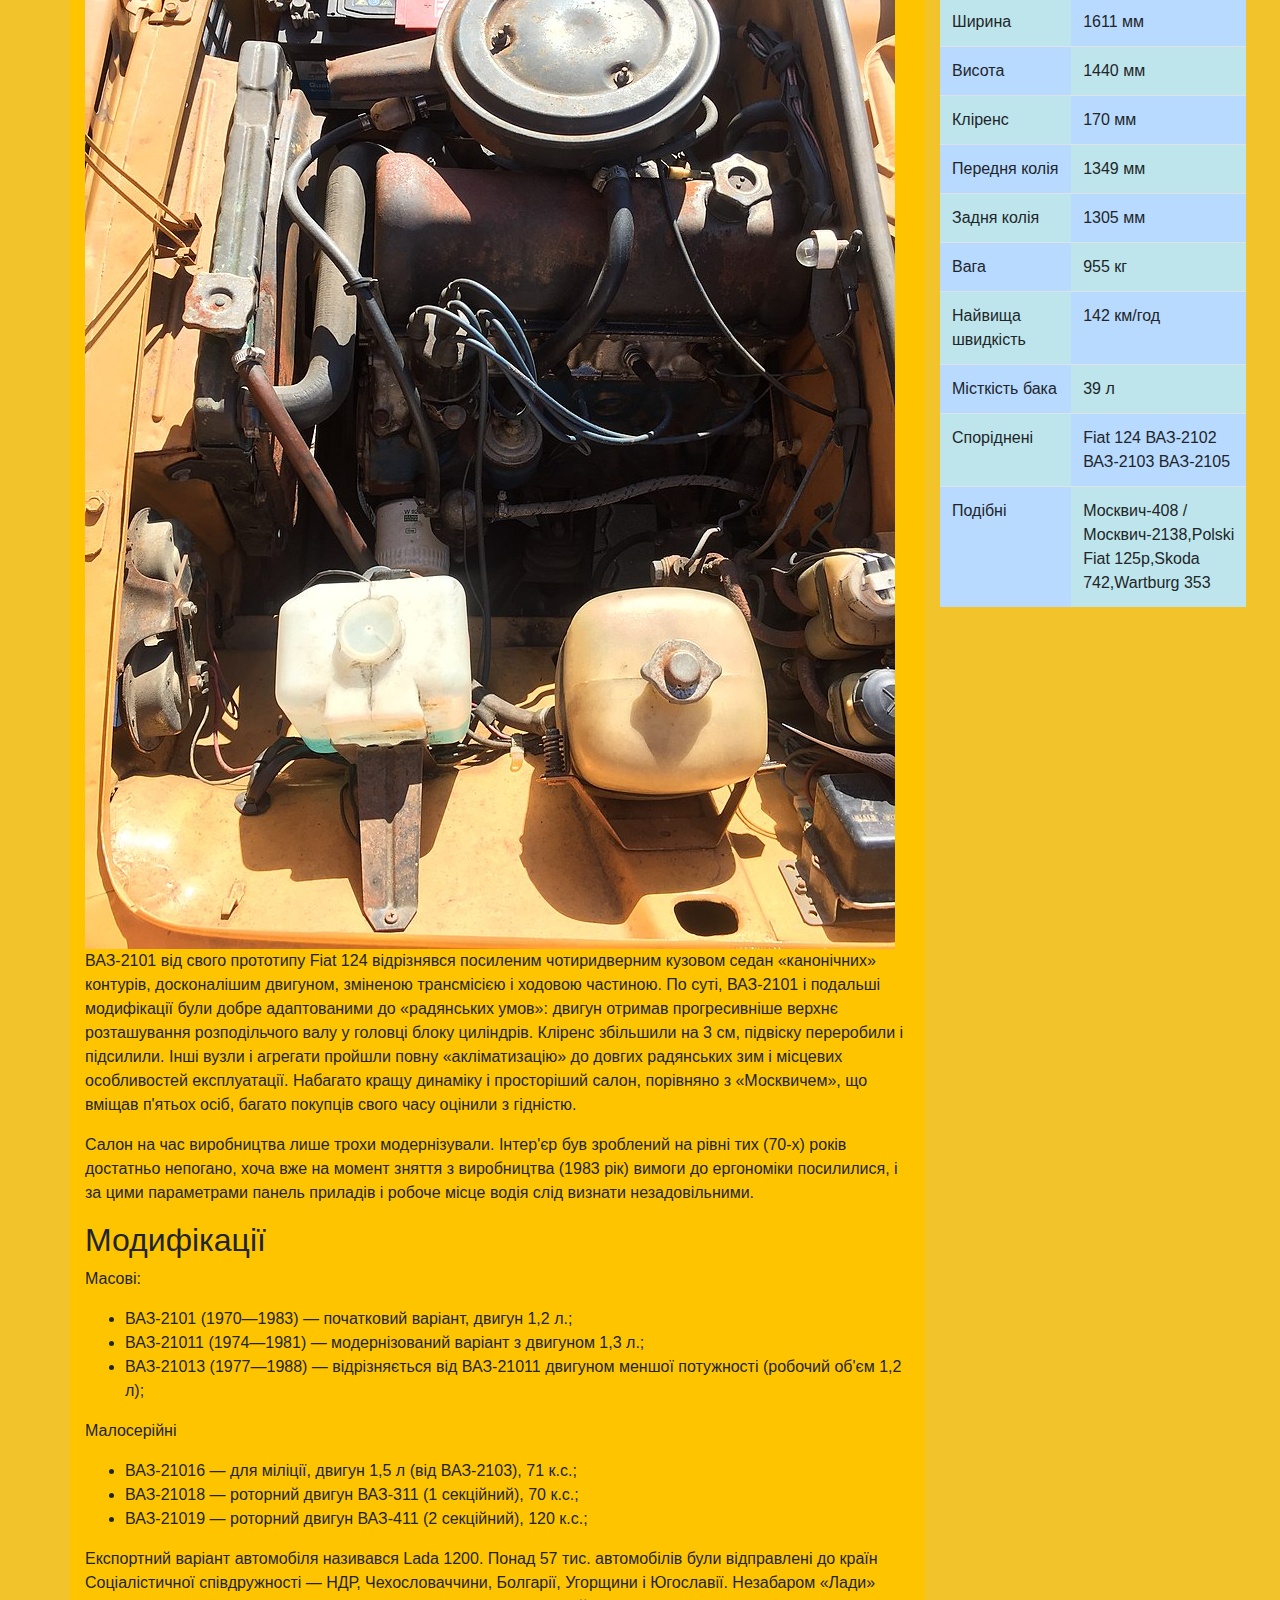
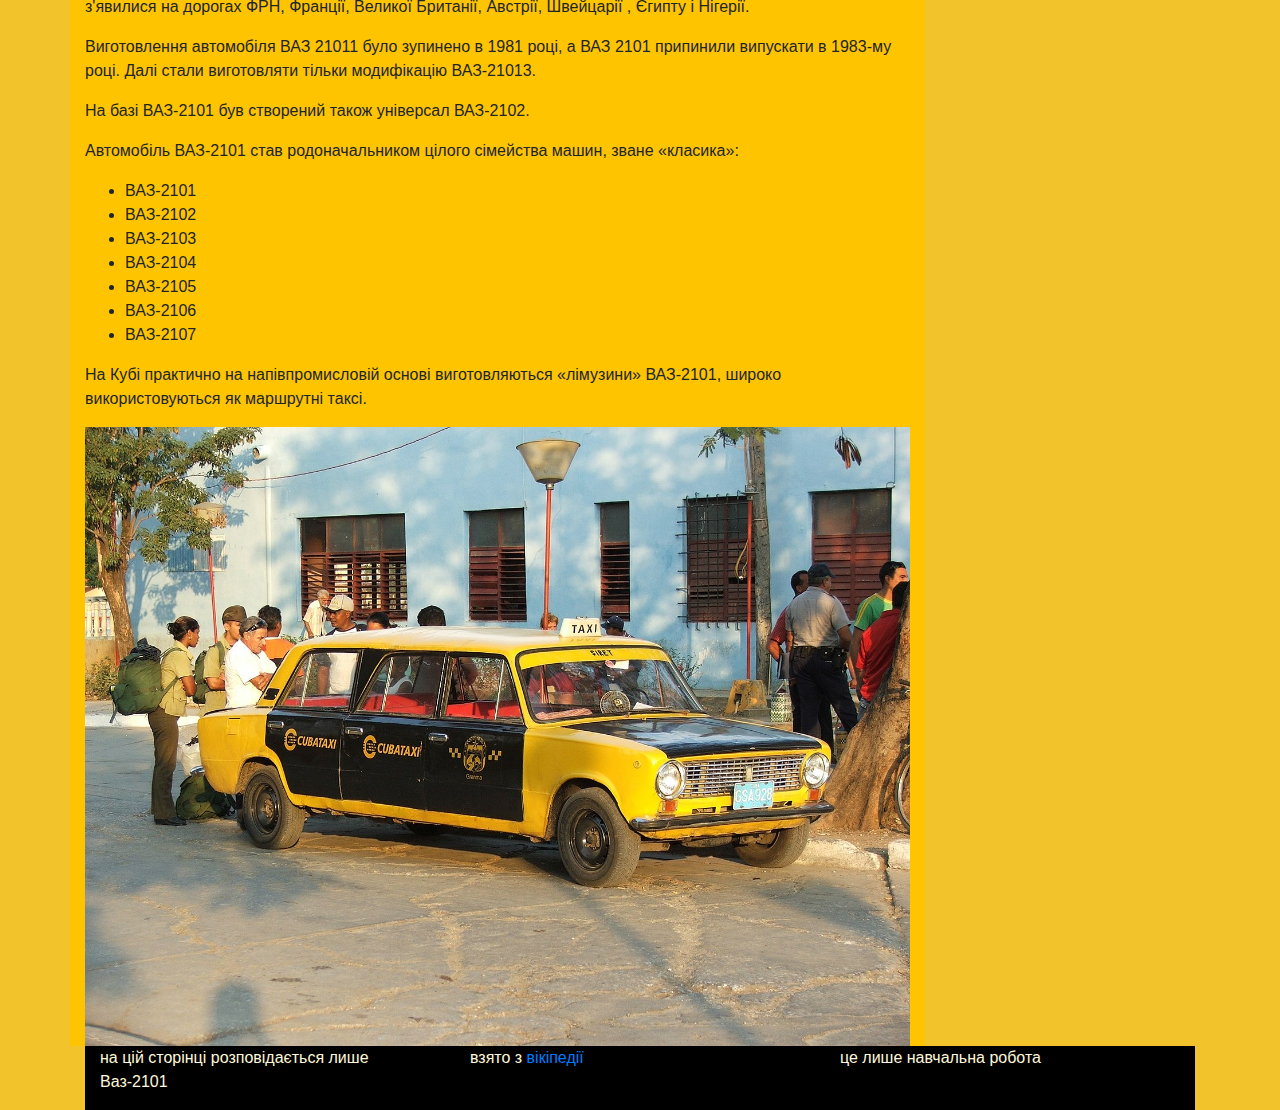
==== commit d3b11998: "v-3" ====
--- a/index-lada-2101.html
+++ b/index-lada-2101.html
@@ -180,7 +180,7 @@
                         <li>ВАЗ-2107</li>
                     </ul>
                 <p>На Кубі практично на напівпромисловій основі виготовляються «лімузини» ВАЗ-2101, широко використовуються як маршрутні таксі.</p>
-               <img src="lada-limuzin.jpg" class="img-fluid" alt="">
+               <img src="lada_limuzin.jpg" class="img-fluid" alt="">
 
             </div>
               <div class="col-md-3">
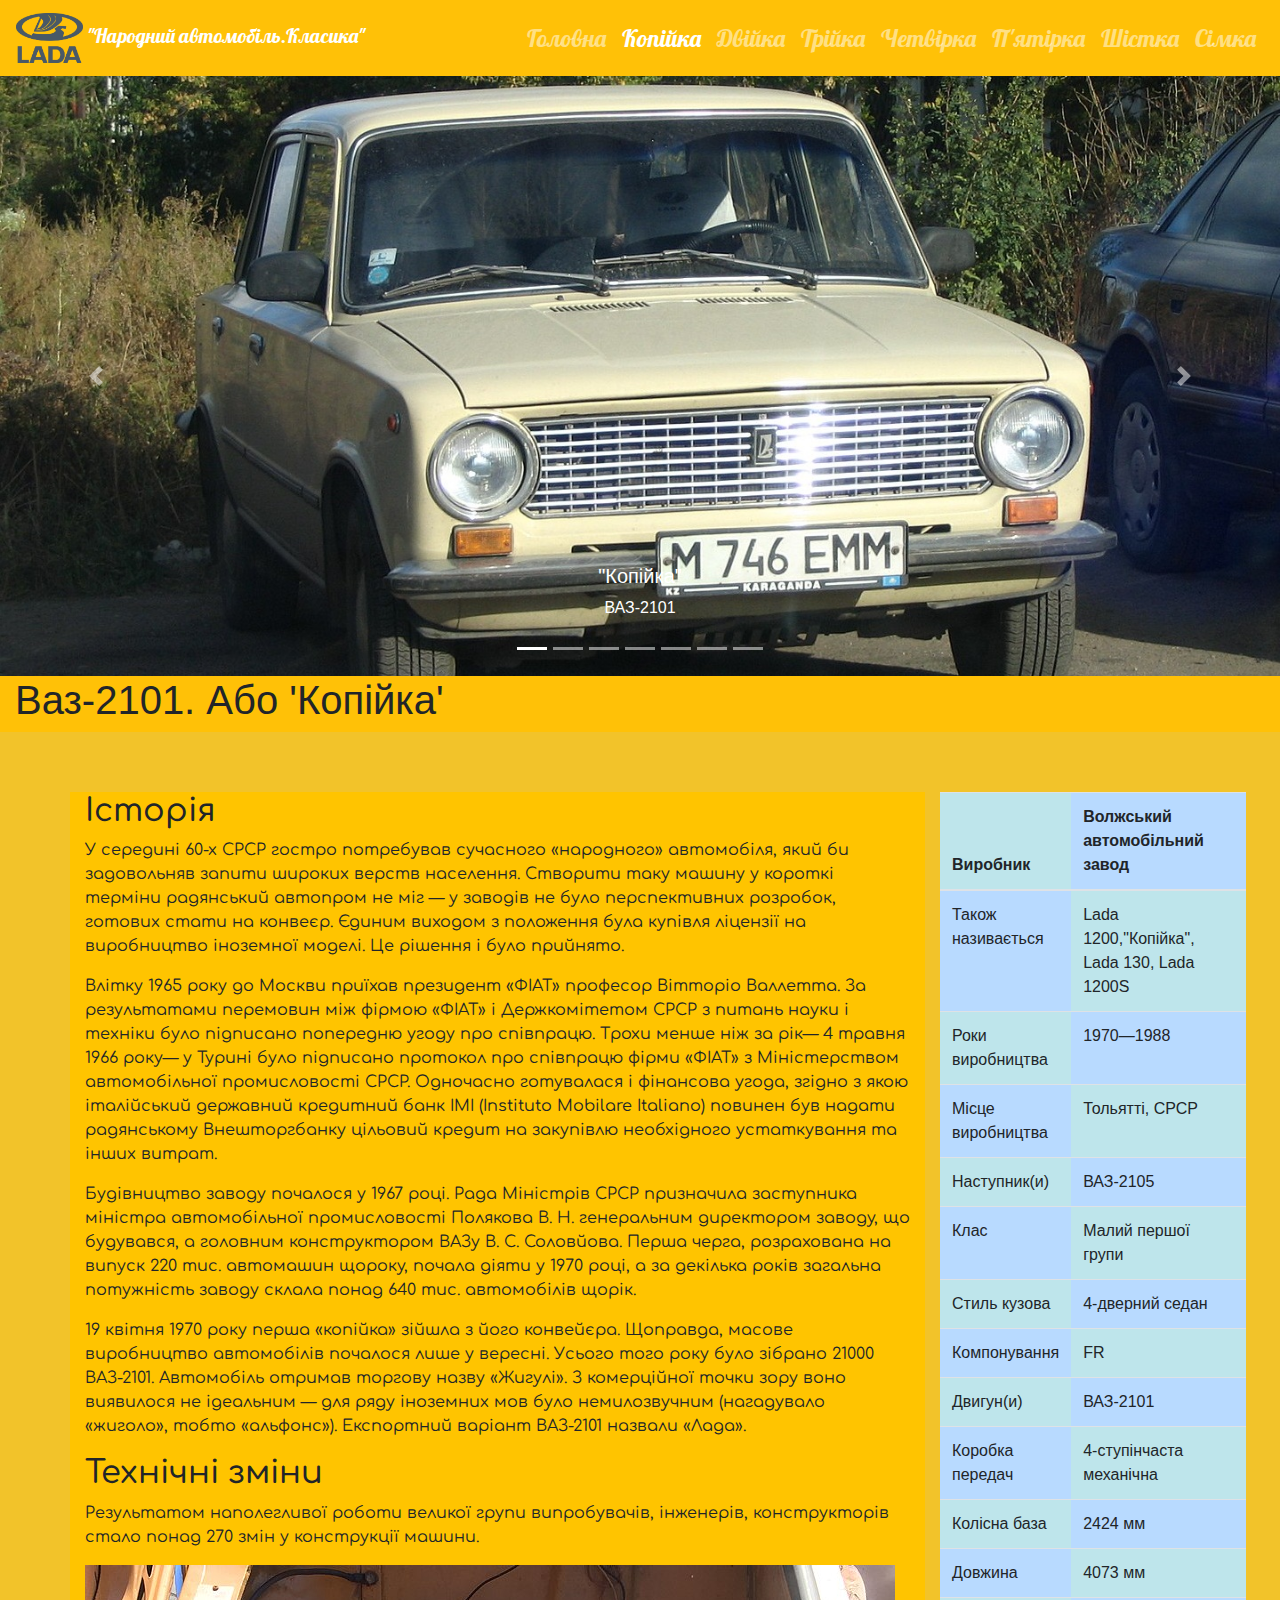
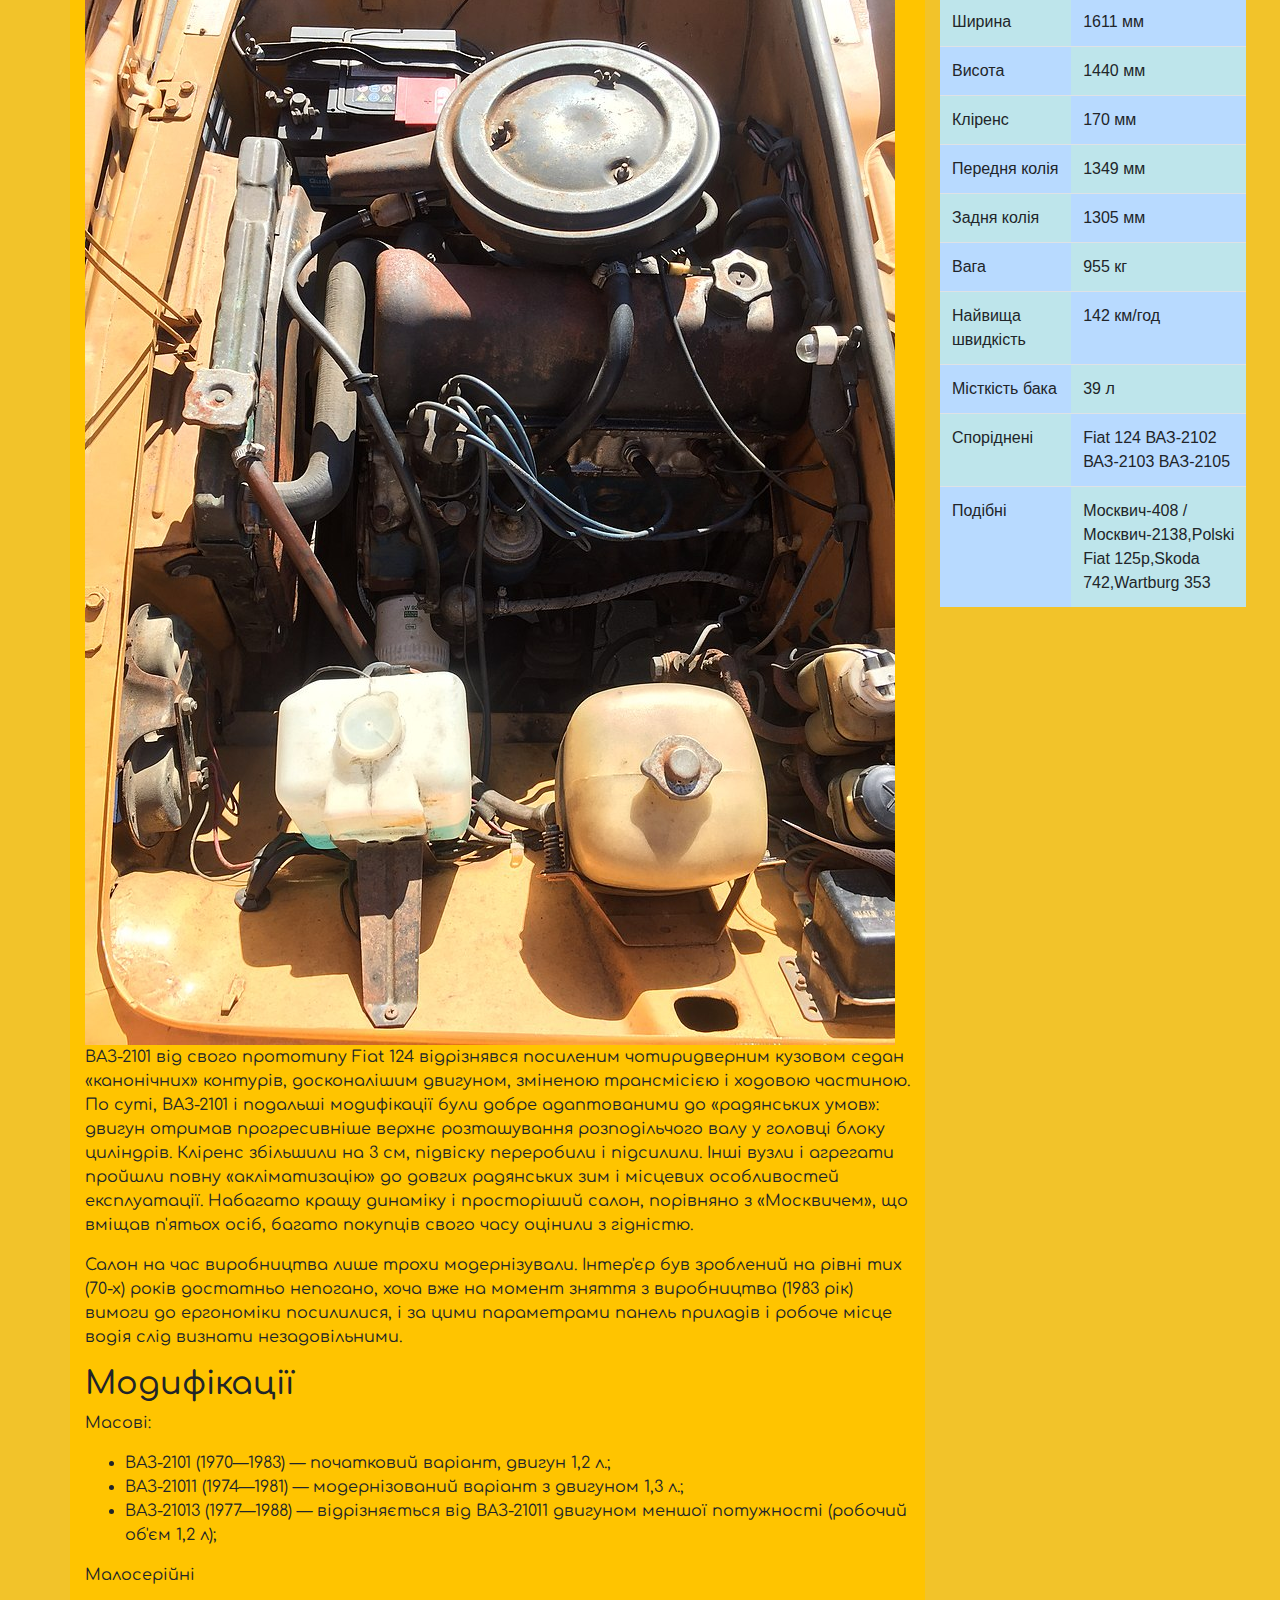
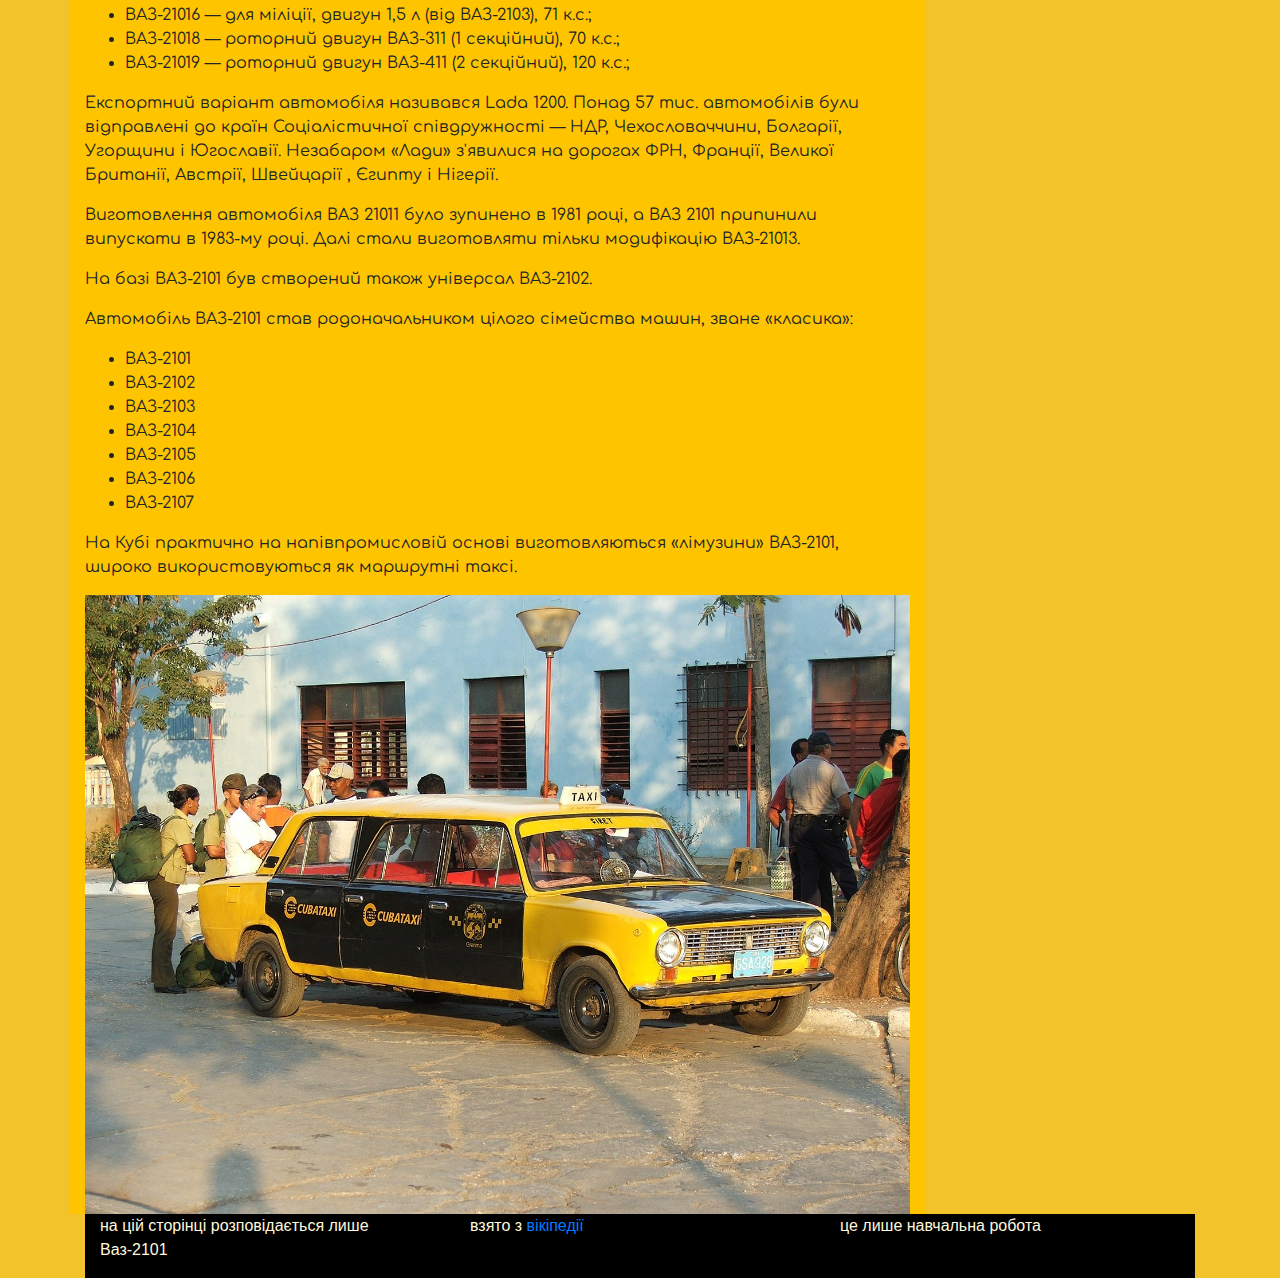
==== commit e324bbad: "v-3" ====
--- a/index-lada-2101.html
+++ b/index-lada-2101.html
@@ -12,6 +12,7 @@
     <link rel="mask-icon" href="safari-pinned-tab.svg" color="#5bbad5">
     <meta name="msapplication-TileColor" content="#ffc40d">
     <meta name="theme-color" content="#f8f8f8">
+    <link href="https://fonts.googleapis.com/css2?family=Comfortaa&display=swap" rel="stylesheet">
 
 
     <link rel="stylesheet" href="lada.css">
@@ -150,7 +151,7 @@
                 <p>19 квітня 1970 року перша «копійка» зійшла з його конвейєра. Щоправда, масове виробництво автомобілів почалося лише у вересні. Усього того року було зібрано 21000 ВАЗ-2101. Автомобіль отримав торгову назву «Жигулі». З комерційної точки зору воно виявилося не ідеальним — для ряду іноземних мов було немилозвучним (нагадувало «жиголо», тобто «альфонс»). Експортний варіант ВАЗ-2101 назвали «Лада».</p>
                 <h2>Технічні зміни</h2>
                 <p>Результатом наполегливої роботи великої групи випробувачів, інженерів, конструкторів стало понад 270 змін у конструкції машини.</p>
-                <img src="lada_2101_motor.jpg" alt="">
+                <img src="lada_2101_motor.jpg" class"img-fluid" alt="">
                 <p>ВАЗ-2101 від свого прототипу Fiat 124 відрізнявся посиленим чотиридверним кузовом седан «канонічних» контурів, досконалішим двигуном, зміненою трансмісією і ходовою частиною. По суті, ВАЗ-2101 і подальші модифікації були добре адаптованими до «радянських умов»: двигун отримав прогресивніше верхнє розташування розподільчого валу у головці блоку циліндрів. Кліренс збільшили на 3 см, підвіску переробили і підсилили. Інші вузли і агрегати пройшли повну «акліматизацію» до довгих радянських зим і місцевих особливостей експлуатації. Набагато кращу динаміку і просторіший салон, порівняно з «Москвичем», що вміщав п'ятьох осіб, багато покупців свого часу оцінили з гідністю.</p>
                 <p>Салон на час виробництва лише трохи модернізували. Інтер'єр був зроблений на рівні тих (70-х) років достатньо непогано, хоча вже на момент зняття з виробництва (1983 рік) вимоги до ергономіки посилилися, і за цими параметрами панель приладів і робоче місце водія слід визнати незадовільними.</p>
                 <h2>Модифікації</h2>
--- a/lada.css
+++ b/lada.css
@@ -15,6 +15,8 @@
 .textsmall{
     font-size: 1rem;
     background-color: rgb(255, 196, 0);
+    font-family: 'Comfortaa', cursive;
+
 }
 body{
     background-color: rgba(240, 187, 12, 0.877);
@@ -26,4 +28,4 @@
 .end{
     background-color: black;
     color: cornsilk;
-}+}
